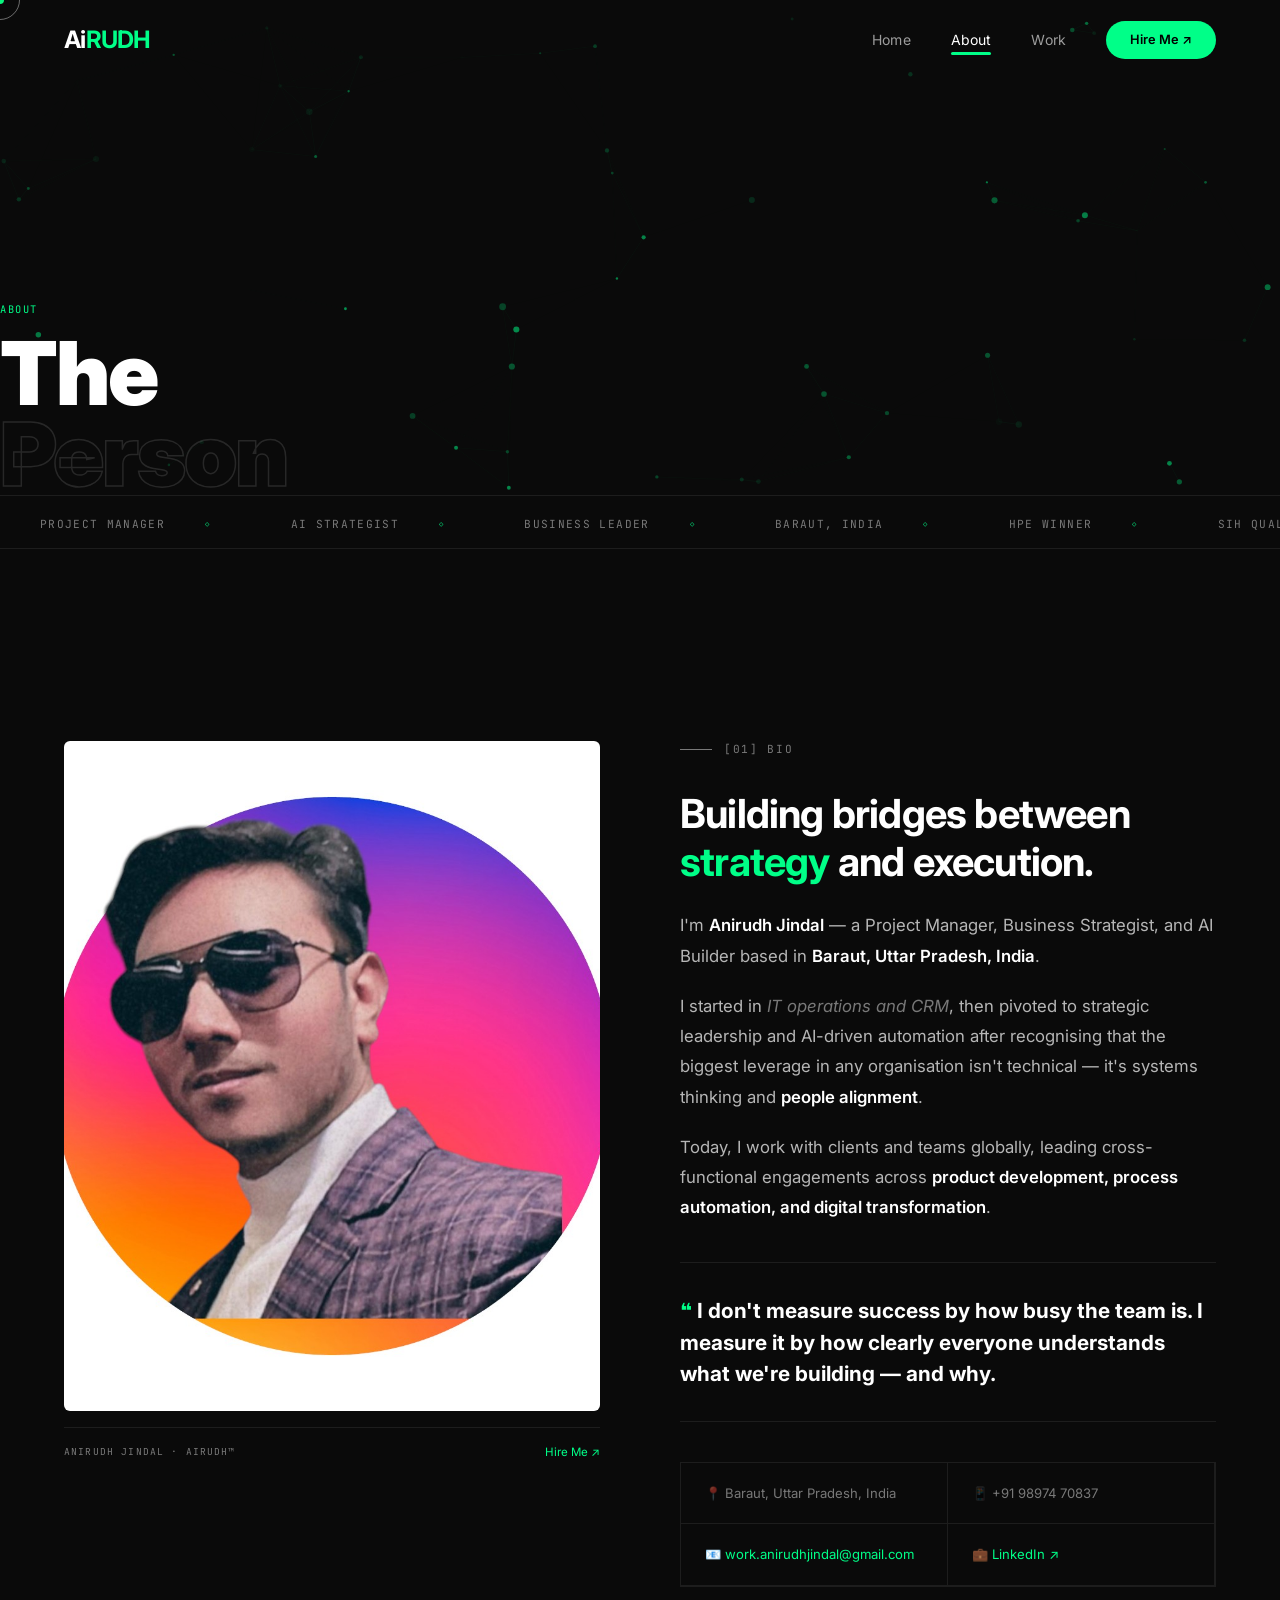
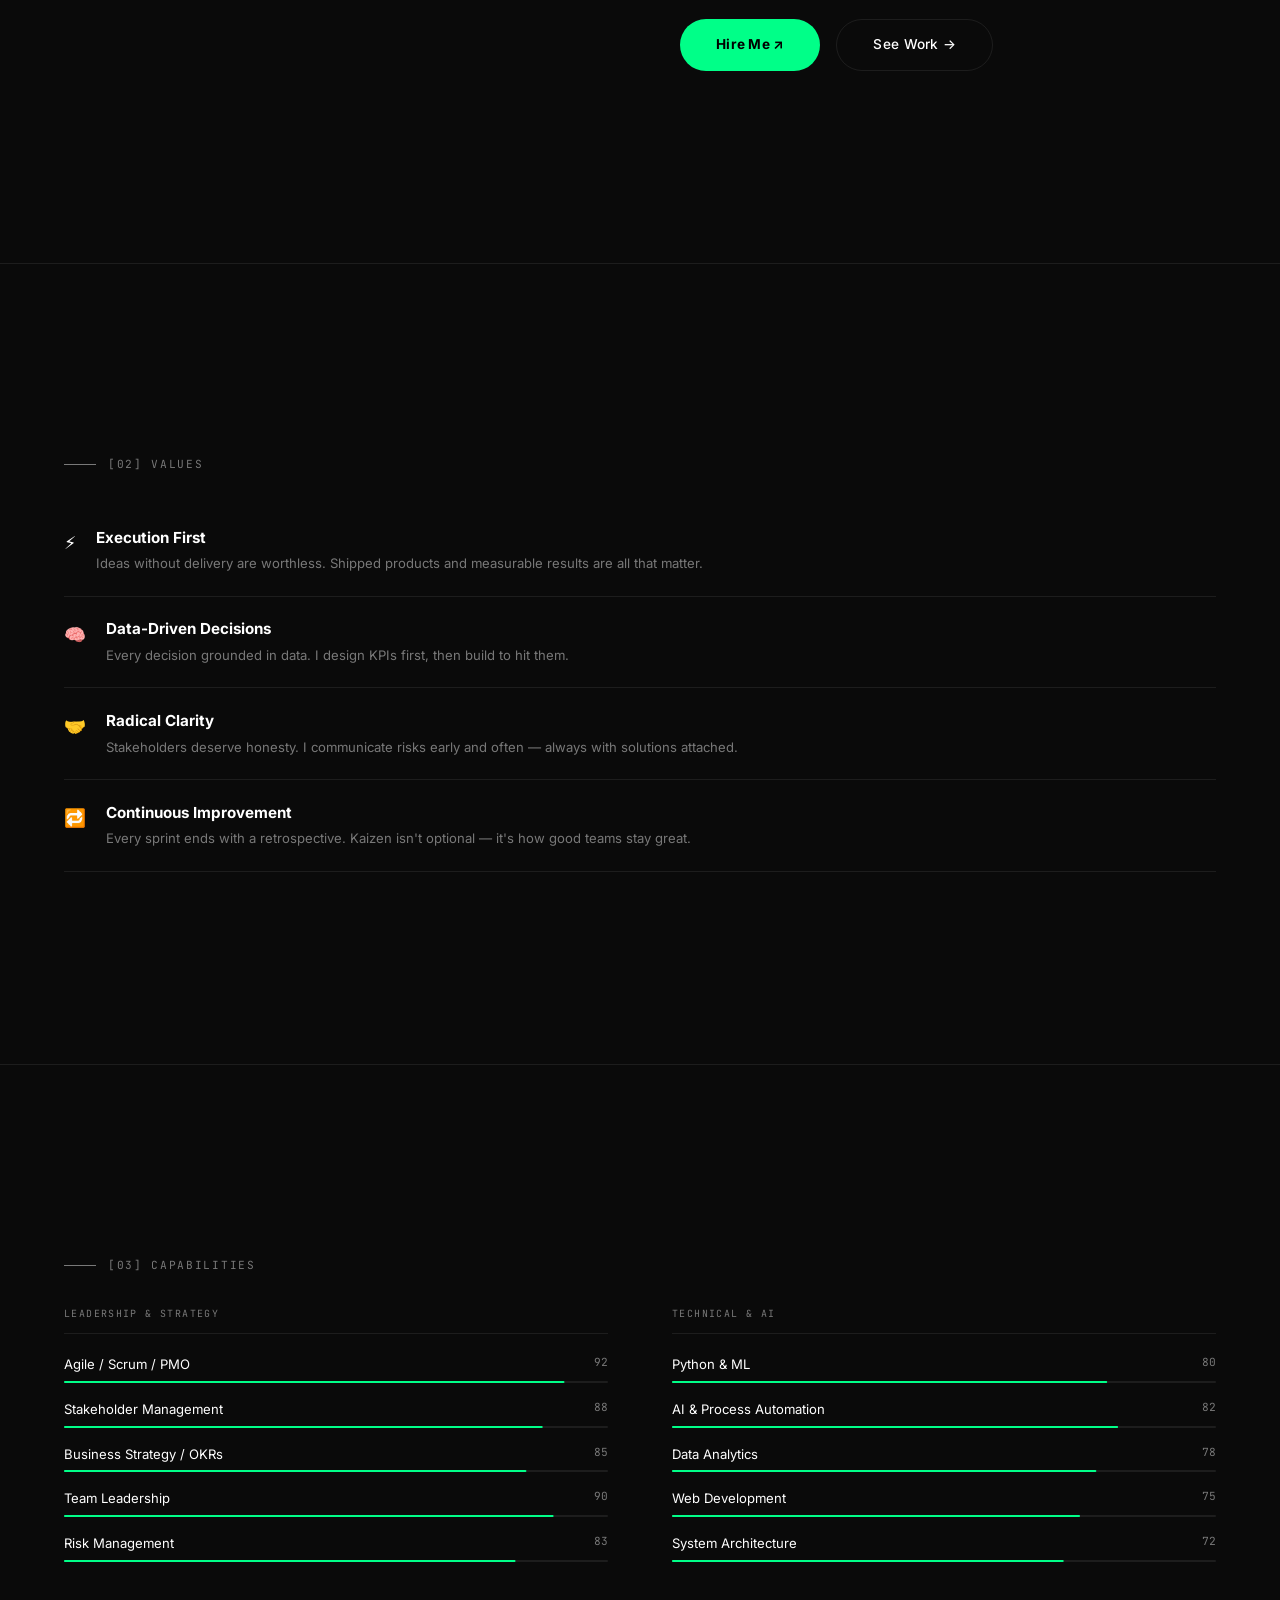
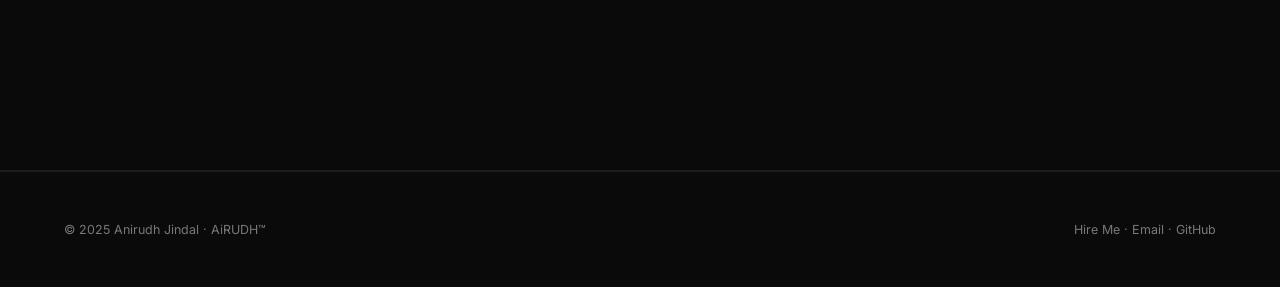
==== about.html @ 0c2f3c34 "LML new work" ====
<!DOCTYPE html>
<html lang="en">

<head>
    <meta charset="UTF-8">
    <meta name="viewport" content="width=device-width,initial-scale=1">
    <title>About — Anirudh Jindal | AiRUDH™</title>
    <meta name="description"
        content="The story, values, and skills of Anirudh Jindal — PM, AI Strategist, business leader from Baraut, India.">
    <link rel="canonical" href="https://airudh.in/about.html">
    <link rel="stylesheet" href="style.css">
    <style>
        .page-hero {
            min-height: 55svh;
            display: flex;
            flex-direction: column;
            justify-content: flex-end;
            padding: calc(var(--nav-h)+3rem) 4rem 5rem;
            position: relative;
            overflow: hidden;
        }

        @media(max-width:768px) {
            .page-hero {
                padding: calc(var(--nav-h)+2rem) 1.5rem 3rem;
            }
        }

        .page-hero canvas {
            position: absolute;
            inset: 0;
            z-index: 0;
            pointer-events: none;
        }

        .page-hero-content {
            position: relative;
            z-index: 2;
        }

        .ph-label {
            font-family: 'JetBrains Mono', monospace;
            font-size: .65rem;
            letter-spacing: .15em;
            text-transform: uppercase;
            color: var(--accent);
            margin-bottom: 1rem;
        }

        .ph-title {
            font-weight: 900;
            font-size: clamp(3rem, 9vw, 5.5rem);
            letter-spacing: -2px;
            line-height: .92;
        }

        .ph-ghost {
            -webkit-text-stroke: 1.5px rgba(255, 255, 255, .12);
            -webkit-text-fill-color: transparent;
        }

        /* BIO SPLIT */
        .bio-split {
            display: grid;
            grid-template-columns: 1fr 1fr;
            gap: 5rem;
            align-items: start;
        }

        @media(max-width:768px) {
            .bio-split {
                grid-template-columns: 1fr;
                gap: 3rem;
            }
        }

        .bio-photo {
            position: sticky;
            top: calc(var(--nav-h)+2rem);
        }

        .bio-photo-wrap {
            border-radius: 6px;
            overflow: hidden;
            aspect-ratio: 4/5;
        }

        .bio-photo-wrap img {
            width: 100%;
            height: 100%;
            object-fit: cover;
            object-position: top;
        }

        .bio-cap {
            margin-top: 1rem;
            display: flex;
            justify-content: space-between;
            align-items: center;
            padding-top: 1rem;
            border-top: 1px solid var(--border);
        }

        .bio-cap span {
            font-family: 'JetBrains Mono', monospace;
            font-size: .6rem;
            letter-spacing: .12em;
            text-transform: uppercase;
            color: var(--muted);
        }

        .bio-cap a {
            font-size: .72rem;
            color: var(--accent);
        }

        .bio-text h2 {
            font-weight: 700;
            font-size: clamp(1.75rem, 4vw, 2.5rem);
            letter-spacing: -.02em;
            margin-bottom: 1.5rem;
            line-height: 1.2;
        }

        .bio-text p {
            color: rgba(255, 255, 255, .7);
            line-height: 1.8;
            margin-bottom: 1.25rem;
            font-size: 1.05rem;
        }

        .bio-text p strong {
            color: var(--text);
            font-weight: 600;
        }

        .bio-text p em {
            font-style: italic;
            color: var(--muted);
        }

        .quote-block {
            font-weight: 700;
            font-size: clamp(1rem, 2.2vw, 1.3rem);
            line-height: 1.5;
            padding: 2rem 0;
            border-top: 1px solid var(--border);
            border-bottom: 1px solid var(--border);
            margin: 2.5rem 0;
        }

        .quote-block::before {
            content: '❝ ';
            color: var(--accent);
        }

        /* VALUES */
        .values-list {
            margin-top: 1.5rem;
        }

        .val-row {
            padding: 1.3rem 0;
            border-bottom: 1px solid var(--border);
            display: flex;
            gap: 1.25rem;
            align-items: flex-start;
            transition: padding-left .3s var(--ease);
        }

        .val-row:hover {
            padding-left: .75rem;
        }

        .val-icon {
            font-size: 1.1rem;
            flex-shrink: 0;
            margin-top: .2rem;
        }

        .val-title {
            font-weight: 700;
            font-size: .95rem;
            margin-bottom: .2rem;
            transition: color .2s;
        }

        .val-row:hover .val-title {
            color: var(--accent);
        }

        .val-desc {
            font-size: .82rem;
            color: var(--muted);
            line-height: 1.7;
        }

        /* SKILLS */
        .sk-cols {
            display: grid;
            grid-template-columns: 1fr 1fr;
            gap: 4rem;
            margin-top: 2rem;
        }

        @media(max-width:640px) {
            .sk-cols {
                grid-template-columns: 1fr;
                gap: 2.5rem;
            }
        }

        .sk-cat {
            font-family: 'JetBrains Mono', monospace;
            font-size: .62rem;
            letter-spacing: .14em;
            text-transform: uppercase;
            color: var(--muted);
            margin-bottom: 1.25rem;
            padding-bottom: .75rem;
            border-bottom: 1px solid var(--border);
        }

        .sk-row {
            margin-bottom: 1rem;
        }

        .sk-hd {
            display: flex;
            justify-content: space-between;
            margin-bottom: .4rem;
            font-size: .82rem;
        }

        .sk-pct {
            font-family: 'JetBrains Mono', monospace;
            font-size: .7rem;
            color: var(--muted);
        }

        .sk-track {
            height: 2px;
            background: var(--border);
            border-radius: 1px;
        }

        .sk-fill {
            height: 100%;
            background: var(--accent);
            border-radius: 1px;
            transform: scaleX(0);
            transform-origin: left;
            transition: transform 1.2s var(--spring);
        }

        /* FACTS */
        .facts-grid {
            display: grid;
            grid-template-columns: 1fr 1fr;
            gap: 0;
            border: 1px solid var(--border);
            margin-top: 2.5rem;
        }

        @media(max-width:440px) {
            .facts-grid {
                grid-template-columns: 1fr;
            }
        }

        .fact-cell {
            padding: 1.25rem 1.5rem;
            border-right: 1px solid var(--border);
            border-bottom: 1px solid var(--border);
            display: flex;
            align-items: center;
            gap: .75rem;
            font-size: .82rem;
            color: var(--muted);
            transition: background .2s;
        }

        .fact-cell:hover {
            background: rgba(0, 255, 136, .025);
        }

        .fact-cell a {
            color: var(--accent);
        }
    </style>
</head>

<body>
    <div id="scroll-progress"></div>
    <div id="page-overlay"></div>
    <div id="cursor"></div>
    <div id="cursor-ring"></div>

    <nav id="nav">
        <a href="index.html" class="nav-logo mag">Ai<span>RUDH</span></a>
        <div class="nav-menu">
            <a href="index.html" class="nav-link" data-page="index.html">Home</a>
            <a href="about.html" class="nav-link" data-page="about.html">About</a>
            <a href="work.html" class="nav-link" data-page="work.html">Work</a>
            <a href="contact.html" class="nav-cta mag">Hire Me ↗</a>
        </div>
        <button class="hamburger" aria-label="Menu"><span></span><span></span><span></span></button>
    </nav>

    <!-- HERO -->
    <div class="page-hero">
        <canvas id="particles-canvas"></canvas>
        <div class="page-hero-content">
            <div class="ph-label reveal">About</div>
            <h1 class="ph-title reveal rd1">The<br><span class="ph-ghost">Person</span></h1>
        </div>
    </div>

    <!-- MARQUEE -->
    <div class="marquee">
        <div class="marquee-inner">
            <span class="mq-item">Project Manager</span><span class="mq-item">AI Strategist</span>
            <span class="mq-item">Business Leader</span><span class="mq-item">Baraut, India</span>
            <span class="mq-item">HPE Winner</span><span class="mq-item">SIH Qualifier</span>
            <span class="mq-item">AlTron Architect</span><span class="mq-item">Open to Work</span>
            <span class="mq-item">Project Manager</span><span class="mq-item">AI Strategist</span>
            <span class="mq-item">Business Leader</span><span class="mq-item">Baraut, India</span>
            <span class="mq-item">HPE Winner</span><span class="mq-item">SIH Qualifier</span>
            <span class="mq-item">AlTron Architect</span><span class="mq-item">Open to Work</span>
        </div>
    </div>

    <!-- BIO -->
    <section class="section">
        <div class="container">
            <div class="bio-split">
                <div class="bio-photo reveal">
                    <div class="bio-photo-wrap">
                        <img src="Professional_PIC-Photoroom.jpg" alt="Anirudh Jindal — Project Manager">
                    </div>
                    <div class="bio-cap">
                        <span>Anirudh Jindal · AiRUDH™</span>
                        <a href="contact.html">Hire Me ↗</a>
                    </div>
                </div>
                <div class="bio-text">
                    <div class="section-label reveal">[01] Bio</div>
                    <h2 class="reveal rd1">Building bridges between <span style="color:var(--accent)">strategy</span>
                        and execution.</h2>
                    <p class="reveal rd2">
                        I'm <strong>Anirudh Jindal</strong> — a Project Manager, Business Strategist, and AI Builder
                        based in <strong>Baraut, Uttar Pradesh, India</strong>.
                    </p>
                    <p class="reveal rd3">
                        I started in <em>IT operations and CRM</em>, then pivoted to strategic leadership and AI-driven
                        automation after recognising that the biggest leverage in any organisation isn't technical —
                        it's systems thinking and <strong>people alignment</strong>.
                    </p>
                    <p class="reveal rd4">
                        Today, I work with clients and teams globally, leading cross-functional engagements across
                        <strong>product development, process automation, and digital transformation</strong>.
                    </p>
                    <div class="quote-block reveal">I don't measure success by how busy the team is. I measure it by how
                        clearly everyone understands what we're building — and why.</div>

                    <div class="facts-grid reveal">
                        <div class="fact-cell">📍 Baraut, Uttar Pradesh, India</div>
                        <div class="fact-cell">📱 +91 98974 70837</div>
                        <div class="fact-cell"><a href="mailto:work.anirudhjindal@gmail.com">📧
                                work.anirudhjindal@gmail.com</a></div>
                        <div class="fact-cell"><a href="https://linkedin.com/in/anirudh-jindal" target="_blank">💼
                                LinkedIn ↗</a></div>
                    </div>

                    <div style="display:flex;gap:1rem;flex-wrap:wrap;margin-top:2rem;" class="reveal">
                        <a href="contact.html" class="btn-accent mag">Hire Me ↗</a>
                        <a href="work.html" class="btn-outline mag">See Work →</a>
                    </div>
                </div>
            </div>
        </div>
    </section>

    <div class="divider"></div>

    <!-- VALUES -->
    <section class="section">
        <div class="container">
            <div class="section-label reveal">[02] Values</div>
            <div class="values-list">
                <div class="val-row reveal"><span class="val-icon">⚡</span>
                    <div>
                        <div class="val-title">Execution First</div>
                        <div class="val-desc">Ideas without delivery are worthless. Shipped products and measurable
                            results are all that matter.</div>
                    </div>
                </div>
                <div class="val-row reveal rd1"><span class="val-icon">🧠</span>
                    <div>
                        <div class="val-title">Data-Driven Decisions</div>
                        <div class="val-desc">Every decision grounded in data. I design KPIs first, then build to hit
                            them.</div>
                    </div>
                </div>
                <div class="val-row reveal rd2"><span class="val-icon">🤝</span>
                    <div>
                        <div class="val-title">Radical Clarity</div>
                        <div class="val-desc">Stakeholders deserve honesty. I communicate risks early and often — always
                            with solutions attached.</div>
                    </div>
                </div>
                <div class="val-row reveal rd3"><span class="val-icon">🔁</span>
                    <div>
                        <div class="val-title">Continuous Improvement</div>
                        <div class="val-desc">Every sprint ends with a retrospective. Kaizen isn't optional — it's how
                            good teams stay great.</div>
                    </div>
                </div>
            </div>
        </div>
    </section>

    <div class="divider"></div>

    <!-- SKILLS -->
    <section class="section">
        <div class="container">
            <div class="section-label reveal">[03] Capabilities</div>
            <div class="sk-cols" id="skills-grid">
                <div class="reveal rd1">
                    <div class="sk-cat">Leadership & Strategy</div>
                    <div class="sk-row">
                        <div class="sk-hd"><span>Agile / Scrum / PMO</span><span class="sk-pct">92</span></div>
                        <div class="sk-track">
                            <div class="sk-fill" data-w=".92"></div>
                        </div>
                    </div>
                    <div class="sk-row">
                        <div class="sk-hd"><span>Stakeholder Management</span><span class="sk-pct">88</span></div>
                        <div class="sk-track">
                            <div class="sk-fill" data-w=".88"></div>
                        </div>
                    </div>
                    <div class="sk-row">
                        <div class="sk-hd"><span>Business Strategy / OKRs</span><span class="sk-pct">85</span></div>
                        <div class="sk-track">
                            <div class="sk-fill" data-w=".85"></div>
                        </div>
                    </div>
                    <div class="sk-row">
                        <div class="sk-hd"><span>Team Leadership</span><span class="sk-pct">90</span></div>
                        <div class="sk-track">
                            <div class="sk-fill" data-w=".90"></div>
                        </div>
                    </div>
                    <div class="sk-row">
                        <div class="sk-hd"><span>Risk Management</span><span class="sk-pct">83</span></div>
                        <div class="sk-track">
                            <div class="sk-fill" data-w=".83"></div>
                        </div>
                    </div>
                </div>
                <div class="reveal rd2">
                    <div class="sk-cat">Technical & AI</div>
                    <div class="sk-row">
                        <div class="sk-hd"><span>Python & ML</span><span class="sk-pct">80</span></div>
                        <div class="sk-track">
                            <div class="sk-fill" data-w=".80"></div>
                        </div>
                    </div>
                    <div class="sk-row">
                        <div class="sk-hd"><span>AI & Process Automation</span><span class="sk-pct">82</span></div>
                        <div class="sk-track">
                            <div class="sk-fill" data-w=".82"></div>
                        </div>
                    </div>
                    <div class="sk-row">
                        <div class="sk-hd"><span>Data Analytics</span><span class="sk-pct">78</span></div>
                        <div class="sk-track">
                            <div class="sk-fill" data-w=".78"></div>
                        </div>
                    </div>
                    <div class="sk-row">
                        <div class="sk-hd"><span>Web Development</span><span class="sk-pct">75</span></div>
                        <div class="sk-track">
                            <div class="sk-fill" data-w=".75"></div>
                        </div>
                    </div>
                    <div class="sk-row">
                        <div class="sk-hd"><span>System Architecture</span><span class="sk-pct">72</span></div>
                        <div class="sk-track">
                            <div class="sk-fill" data-w=".72"></div>
                        </div>
                    </div>
                </div>
            </div>
        </div>
    </section>

    <div class="divider"></div>
    <footer>
        <span>© 2025 Anirudh Jindal · AiRUDH™</span>
        <span><a href="contact.html">Hire Me</a> · <a href="mailto:work.anirudhjindal@gmail.com">Email</a> · <a
                href="https://github.com/AiRUDH" target="_blank">GitHub</a></span>
    </footer>
    <button id="fab">↑</button>
    <script src="main.js"></script>
</body>

</html>
---- style.css ----
/* ─────────────────────────────────────────────
   LML.cc Clone — Design System (Pure CSS)
   PRD Tokens: #0a0a0a / #00ff88 / Inter / rem
   ───────────────────────────────────────────── */

@import url('https://fonts.googleapis.com/css2?family=Inter:ital,wght@0,400;0,700;0,900;1,400&family=JetBrains+Mono:wght@400;500&display=swap');

/* ═══ TOKENS (PRD §Chromatic Architecture) ═══ */
:root {
  --primary: #0a0a0a;
  --secondary: #1a1a1a;
  --accent: #00ff88;
  --text: #ffffff;
  --muted: rgba(255, 255, 255, .45);
  --dim: rgba(255, 255, 255, .12);
  --border: rgba(255, 255, 255, .08);
  --gradient: linear-gradient(135deg, #0a0a0a 0%, #1a1a1a 100%);
  --nav-h: 80px;
  --container: 1440px;
  --ease: cubic-bezier(.4, 0, .2, 1);
  --spring: cubic-bezier(.25, .46, .45, .94);
}

/* ═══ RESET ═══ */
*,
*::before,
*::after {
  margin: 0;
  padding: 0;
  box-sizing: border-box;
}

html {
  scroll-behavior: smooth;
  font-size: 16px;
}

body {
  font-family: 'Inter', system-ui, sans-serif;
  background: var(--primary);
  color: var(--text);
  overflow-x: hidden;
  -webkit-font-smoothing: antialiased;
  cursor: none;
  line-height: 1.55;
}

::selection {
  background: var(--accent);
  color: #000;
}

::-webkit-scrollbar {
  width: 3px;
}

::-webkit-scrollbar-track {
  background: var(--primary);
}

::-webkit-scrollbar-thumb {
  background: rgba(255, 255, 255, .15);
  border-radius: 10px;
}

a {
  color: inherit;
  text-decoration: none;
}

button {
  border: none;
  background: none;
  font-family: inherit;
  color: inherit;
  cursor: none;
}

img {
  max-width: 100%;
  display: block;
}

ul,
ol {
  list-style: none;
}

/* ═══ CUSTOM CURSOR (PRD §Kinetic UI) ═══ */
#cursor {
  position: fixed;
  width: 8px;
  height: 8px;
  background: var(--accent);
  border-radius: 50%;
  pointer-events: none;
  z-index: 10001;
  transform: translate(-50%, -50%);
  transition: width .2s var(--spring), height .2s var(--spring), background .2s;
  mix-blend-mode: difference;
}

#cursor-ring {
  position: fixed;
  width: 40px;
  height: 40px;
  border: 1.5px solid rgba(255, 255, 255, .4);
  border-radius: 50%;
  pointer-events: none;
  z-index: 10000;
  transform: translate(-50%, -50%);
  transition: width .3s var(--spring), height .3s var(--spring), border-color .2s;
}

#cursor-ring.hover {
  width: 60px;
  height: 60px;
  border-color: var(--accent);
}

#cursor-ring.click {
  width: 32px;
  height: 32px;
}

@media(pointer:coarse) {

  #cursor,
  #cursor-ring {
    display: none !important;
  }

  body {
    cursor: auto;
  }
}

/* ═══ SCROLL PROGRESS ═══ */
#scroll-progress {
  position: fixed;
  top: 0;
  left: 0;
  height: 2px;
  background: var(--accent);
  z-index: 10002;
  transition: width .05s linear;
}

/* ═══ PAGE TRANSITION OVERLAY ═══ */
#page-overlay {
  position: fixed;
  inset: 0;
  z-index: 9999;
  background: var(--accent);
  transform: scaleY(0);
  transform-origin: bottom;
}

#page-overlay.enter {
  animation: ptIn .45s var(--ease) forwards;
}

#page-overlay.leave {
  animation: ptOut .45s var(--ease) forwards;
}

@keyframes ptIn {
  0% {
    transform: scaleY(0);
    transform-origin: bottom
  }

  100% {
    transform: scaleY(1);
    transform-origin: bottom
  }
}

@keyframes ptOut {
  0% {
    transform: scaleY(1);
    transform-origin: top
  }

  100% {
    transform: scaleY(0);
    transform-origin: top
  }
}

/* ═══ NAVIGATION (PRD §2) ═══ */
#nav {
  position: fixed;
  top: 0;
  left: 0;
  right: 0;
  height: var(--nav-h);
  display: flex;
  align-items: center;
  justify-content: space-between;
  padding: 0 4rem;
  z-index: 5000;
  transition: background .3s, backdrop-filter .3s;
}

#nav.scrolled {
  background: rgba(10, 10, 10, .85);
  backdrop-filter: blur(20px);
  -webkit-backdrop-filter: blur(20px);
}

.nav-logo {
  font-weight: 700;
  font-size: 1.5rem;
  letter-spacing: -.03em;
  color: var(--text);
}

.nav-logo span {
  color: var(--accent);
}

.nav-menu {
  display: flex;
  align-items: center;
  gap: 2.5rem;
}

.nav-link {
  font-size: .875rem;
  font-weight: 400;
  color: rgba(255, 255, 255, .6);
  position: relative;
  transition: color .25s;
  letter-spacing: .01em;
}

.nav-link::after {
  content: '';
  position: absolute;
  bottom: -4px;
  left: 0;
  width: 0;
  height: 3px;
  background: var(--accent);
  border-radius: 2px;
  transition: width .25s var(--ease);
}

.nav-link:hover,
.nav-link.active {
  color: var(--text);
}

.nav-link:hover::after,
.nav-link.active::after {
  width: 100%;
}

.nav-cta {
  font-size: .8rem;
  font-weight: 600;
  padding: .55rem 1.5rem;
  border-radius: 100px;
  background: var(--accent);
  color: #000;
  transition: transform .2s var(--spring), box-shadow .25s;
}

.nav-cta:hover {
  transform: scale(1.05);
  box-shadow: 0 0 20px rgba(0, 255, 136, .4);
}

/* Mobile */
.hamburger {
  display: none;
  flex-direction: column;
  gap: 5px;
  padding: 8px;
}

.hamburger span {
  width: 22px;
  height: 2px;
  background: var(--text);
  display: block;
  transition: .3s;
}

.hamburger.active span:nth-child(1) {
  transform: rotate(45deg) translate(5px, 5px);
}

.hamburger.active span:nth-child(2) {
  opacity: 0;
}

.hamburger.active span:nth-child(3) {
  transform: rotate(-45deg) translate(5px, -5px);
}

@media(max-width:768px) {
  #nav {
    padding: 0 1.5rem;
  }

  .hamburger {
    display: flex;
  }

  .nav-menu {
    position: fixed;
    top: 0;
    right: 0;
    bottom: 0;
    width: 300px;
    flex-direction: column;
    justify-content: center;
    gap: 2rem;
    background: var(--secondary);
    z-index: 4999;
    transform: translateX(100%);
    transition: .4s var(--ease);
    padding: 2rem;
  }

  .nav-menu.open {
    transform: translateX(0);
  }

  .nav-link {
    font-size: 1.5rem;
  }

  .nav-cta {
    font-size: 1rem;
    padding: .8rem 2rem;
  }
}

/* ═══ LAYOUT ═══ */
.container {
  max-width: var(--container);
  margin: 0 auto;
  padding: 0 4rem;
}

@media(max-width:768px) {
  .container {
    padding: 0 1.5rem;
  }
}

.section {
  padding: 12rem 0;
  position: relative;
}

@media(max-width:768px) {
  .section {
    padding: 6rem 0;
  }
}

.section-label {
  font-family: 'JetBrains Mono', monospace;
  font-size: .7rem;
  letter-spacing: .15em;
  text-transform: uppercase;
  color: var(--muted);
  margin-bottom: 2rem;
  display: flex;
  align-items: center;
  gap: .75rem;
}

.section-label::before {
  content: '';
  width: 32px;
  height: 1px;
  background: var(--muted);
}

.divider {
  height: 1px;
  background: var(--border);
}

/* ═══ HERO (PRD §1 — 72px, stagger, particles) ═══ */
.hero {
  position: relative;
  min-height: 100svh;
  display: flex;
  flex-direction: column;
  justify-content: flex-end;
  padding: calc(var(--nav-h) + 4rem) 4rem 6rem;
  overflow: hidden;
}

@media(max-width:768px) {
  .hero {
    padding: calc(var(--nav-h)+2rem) 1.5rem 4rem;
  }
}

#particles-canvas {
  position: absolute;
  inset: 0;
  z-index: 0;
  pointer-events: none;
}

.hero-content {
  position: relative;
  z-index: 2;
}

.hero-headline {
  font-weight: 900;
  font-size: clamp(3rem, 9vw, 72px);
  line-height: clamp(3.2rem, 9.5vw, 80px);
  letter-spacing: -2px;
}

.hero-headline .word {
  display: inline-block;
  opacity: 0;
  transform: translateY(40px);
}

.hero-sub {
  font-size: clamp(1rem, 2.5vw, 1.5rem);
  color: var(--muted);
  margin-top: 1.5rem;
  opacity: 0;
  transform: translateY(20px);
  transition: opacity .8s var(--spring) 1.2s, transform .8s var(--spring) 1.2s;
}

.hero-sub.visible {
  opacity: 1;
  transform: none;
}

.hero-cta {
  display: inline-flex;
  align-items: center;
  gap: .75rem;
  margin-top: 2.5rem;
  padding: 1rem 2.5rem;
  border-radius: 100px;
  background: var(--accent);
  color: #000;
  font-weight: 700;
  font-size: .95rem;
  letter-spacing: .02em;
  transition: transform .2s var(--spring), box-shadow .3s;
  opacity: 0;
  transform: translateY(20px);
  transition: opacity .6s var(--spring) 1.6s, transform .6s var(--spring) 1.6s, box-shadow .3s;
}

.hero-cta.visible {
  opacity: 1;
  transform: none;
}

.hero-cta:hover {
  transform: scale(1.05) !important;
  box-shadow: 0 0 30px rgba(0, 255, 136, .4), 0 0 60px rgba(0, 255, 136, .15);
}

.scroll-indicator {
  position: absolute;
  bottom: 2.5rem;
  right: 4rem;
  display: flex;
  flex-direction: column;
  align-items: center;
  gap: .5rem;
  z-index: 2;
}

.scroll-indicator span {
  font-family: 'JetBrains Mono', monospace;
  font-size: .6rem;
  letter-spacing: .2em;
  text-transform: uppercase;
  color: var(--muted);
  writing-mode: vertical-lr;
}

.scroll-line {
  width: 1px;
  height: 60px;
  background: rgba(255, 255, 255, .15);
  position: relative;
  overflow: hidden;
}

.scroll-line::after {
  content: '';
  position: absolute;
  top: -100%;
  left: 0;
  width: 100%;
  height: 100%;
  background: var(--accent);
  animation: scrollPulse 2s ease-in-out infinite;
}

@keyframes scrollPulse {
  0% {
    top: -100%
  }

  50% {
    top: 100%
  }

  100% {
    top: -100%
  }
}

/* ═══ ABOUT (PRD §3 — 2-col, circle crop, skills tags) ═══ */
.about-grid {
  display: grid;
  grid-template-columns: 1fr 1fr;
  gap: 4rem;
  align-items: center;
}

@media(max-width:768px) {
  .about-grid {
    grid-template-columns: 1fr;
    gap: 3rem;
  }
}

.about-photo {
  width: clamp(280px, 100%, 400px);
  aspect-ratio: 1;
  border-radius: 50%;
  overflow: hidden;
  margin: 0 auto;
  transition: transform .6s var(--spring);
  border: 2px solid var(--border);
}

.about-photo:hover {
  transform: translateY(-10px);
}

.about-photo img {
  width: 100%;
  height: 100%;
  object-fit: cover;
  object-position: top;
}

.about-body h2 {
  font-weight: 700;
  font-size: clamp(2rem, 5vw, 3rem);
  letter-spacing: -1px;
  margin-bottom: 1.5rem;
}

.about-body p {
  color: rgba(255, 255, 255, .7);
  line-height: 1.8;
  margin-bottom: 1.25rem;
  font-size: 1.125rem;
}

.about-body p strong {
  color: var(--text);
  font-weight: 600;
}

.skills-tags {
  display: flex;
  flex-wrap: wrap;
  gap: .5rem;
  margin-top: 2rem;
}

.skill-tag {
  font-family: 'JetBrains Mono', monospace;
  font-size: .7rem;
  letter-spacing: .08em;
  text-transform: uppercase;
  color: var(--accent);
  padding: .4rem 1rem;
  border: 1px solid rgba(0, 255, 136, .25);
  border-radius: 100px;
  transition: background .2s, color .2s;
}

.skill-tag:hover {
  background: var(--accent);
  color: #000;
}

/* ═══ PROJECTS (PRD §4 — Masonry, filter, hover overlay) ═══ */
.filter-tabs {
  display: flex;
  gap: 1.25rem;
  margin-bottom: 3rem;
  flex-wrap: wrap;
}

.filter-tab {
  font-size: .8rem;
  font-weight: 500;
  letter-spacing: .05em;
  color: var(--muted);
  padding: .45rem 1.2rem;
  border: 1px solid var(--border);
  border-radius: 100px;
  transition: all .25s var(--ease);
}

.filter-tab:hover,
.filter-tab.active {
  color: var(--accent);
  border-color: var(--accent);
}

.projects-grid {
  display: grid;
  gap: 20px;
  grid-template-columns: repeat(3, 1fr);
}

@media(max-width:1536px) {
  .projects-grid {
    grid-template-columns: repeat(3, 1fr);
  }
}

@media(max-width:1024px) {
  .projects-grid {
    grid-template-columns: repeat(2, 1fr);
  }
}

@media(max-width:480px) {
  .projects-grid {
    grid-template-columns: 1fr;
  }
}

.project-card {
  position: relative;
  overflow: hidden;
  border-radius: 6px;
  background: var(--secondary);
  aspect-ratio: 4/3;
  transition: transform .4s var(--spring);
}

.project-card:hover {
  transform: scale(1.02);
}

.project-card img {
  width: 100%;
  height: 100%;
  object-fit: cover;
  transition: transform .5s var(--spring), filter .3s;
}

.project-card:hover img {
  transform: scale(1.05);
  filter: brightness(.6);
}

.card-overlay {
  position: absolute;
  inset: 0;
  display: flex;
  flex-direction: column;
  justify-content: flex-end;
  padding: 2rem;
  background: linear-gradient(180deg, transparent 40%, rgba(10, 10, 10, .92) 100%);
  transform: translateY(100%);
  transition: transform .35s var(--ease);
}

.project-card:hover .card-overlay {
  transform: translateY(0);
}

.card-overlay h3 {
  font-weight: 700;
  font-size: 1.25rem;
  letter-spacing: -.02em;
  margin-bottom: .35rem;
}

.card-overlay p {
  font-size: .8rem;
  color: var(--muted);
  line-height: 1.5;
}

.card-overlay .card-tags {
  display: flex;
  gap: .4rem;
  margin-top: .75rem;
}

.card-tag {
  font-family: 'JetBrains Mono', monospace;
  font-size: .55rem;
  letter-spacing: .1em;
  text-transform: uppercase;
  padding: .2rem .6rem;
  border-radius: 3px;
  background: rgba(0, 255, 136, .12);
  color: var(--accent);
}

.card-arrow {
  position: absolute;
  top: 1.5rem;
  right: 1.5rem;
  width: 36px;
  height: 36px;
  border-radius: 50%;
  background: rgba(255, 255, 255, .08);
  display: flex;
  align-items: center;
  justify-content: center;
  font-size: .9rem;
  color: var(--muted);
  opacity: 0;
  transform: translate(-8px, 8px);
  transition: opacity .3s, transform .3s var(--spring);
}

.project-card:hover .card-arrow {
  opacity: 1;
  transform: none;
}

/* ═══ STATS ROW ═══ */
.stats-bar {
  display: grid;
  grid-template-columns: repeat(4, 1fr);
  border: 1px solid var(--border);
}

@media(max-width:768px) {
  .stats-bar {
    grid-template-columns: 1fr 1fr;
  }
}

.stat-cell {
  padding: 3rem 2rem;
  border-right: 1px solid var(--border);
  transition: background .25s;
}

.stat-cell:last-child {
  border-right: none;
}

@media(max-width:768px) {
  .stat-cell:nth-child(even) {
    border-right: none;
  }
}

.stat-cell:hover {
  background: rgba(0, 255, 136, .03);
}

.stat-num {
  font-weight: 900;
  font-size: clamp(2.5rem, 5vw, 3.5rem);
  letter-spacing: -.04em;
  line-height: 1;
  margin-bottom: .4rem;
}

.stat-label {
  font-size: .78rem;
  color: var(--muted);
  letter-spacing: .03em;
}

/* ═══ CTA SECTION ═══ */
.cta-section {
  text-align: center;
  padding: 10rem 0;
}

.cta-headline {
  font-weight: 900;
  font-size: clamp(2.5rem, 8vw, 5.5rem);
  letter-spacing: -.04em;
  line-height: .95;
  margin-bottom: 2.5rem;
}

.cta-ghost {
  -webkit-text-stroke: 1.5px rgba(255, 255, 255, .15);
  -webkit-text-fill-color: transparent;
}

.cta-buttons {
  display: flex;
  gap: 1rem;
  justify-content: center;
  flex-wrap: wrap;
}

/* ═══ BUTTONS ═══ */
.btn-accent {
  display: inline-flex;
  align-items: center;
  gap: .65rem;
  padding: .9rem 2.25rem;
  border-radius: 100px;
  background: var(--accent);
  color: #000;
  font-weight: 700;
  font-size: .85rem;
  letter-spacing: .02em;
  transition: transform .2s var(--spring), box-shadow .3s;
}

.btn-accent:hover {
  transform: scale(1.05);
  box-shadow: 0 0 24px rgba(0, 255, 136, .4);
}

.btn-outline {
  display: inline-flex;
  align-items: center;
  gap: .65rem;
  padding: .9rem 2.25rem;
  border-radius: 100px;
  border: 1px solid var(--border);
  font-weight: 500;
  font-size: .85rem;
  letter-spacing: .02em;
  transition: background .2s, color .2s, border-color .2s, gap .25s;
}

.btn-outline:hover {
  background: var(--text);
  color: var(--primary);
  border-color: var(--text);
  gap: 1.1rem;
}

/* ═══ CONTACT (PRD §5) ═══ */
.contact-grid {
  display: grid;
  grid-template-columns: 1fr 1.1fr;
  gap: 5rem;
  align-items: start;
}

@media(max-width:768px) {
  .contact-grid {
    grid-template-columns: 1fr;
    gap: 3rem;
  }
}

.contact-info h2 {
  font-weight: 900;
  font-size: clamp(2rem, 5vw, 3rem);
  letter-spacing: -1px;
  margin-bottom: 1.5rem;
}

.contact-link {
  display: flex;
  align-items: center;
  justify-content: space-between;
  padding: 1.2rem 0;
  border-bottom: 1px solid var(--border);
  transition: padding-left .3s var(--ease);
}

.contact-link:hover {
  padding-left: .75rem;
}

.cl-label {
  font-family: 'JetBrains Mono', monospace;
  font-size: .6rem;
  letter-spacing: .12em;
  text-transform: uppercase;
  color: var(--muted);
}

.cl-value {
  font-size: .9rem;
  font-weight: 500;
  transition: color .2s;
}

.contact-link:hover .cl-value {
  color: var(--accent);
}

.cl-arrow {
  font-size: .85rem;
  color: var(--muted);
  transition: transform .25s, color .2s;
}

.contact-link:hover .cl-arrow {
  transform: translate(4px, -4px);
  color: var(--text);
}

.social-icons {
  display: flex;
  gap: 1rem;
  margin-top: 2.5rem;
}

.social-icon {
  width: 48px;
  height: 48px;
  border-radius: 50%;
  border: 1px solid var(--border);
  display: flex;
  align-items: center;
  justify-content: center;
  font-size: 1.1rem;
  transition: transform .3s var(--spring), border-color .2s, background .2s;
}

.social-icon:hover {
  transform: rotate(360deg);
  border-color: var(--accent);
  background: rgba(0, 255, 136, .08);
}

/* FORM */
.contact-form {
  display: flex;
  flex-direction: column;
  gap: 1.25rem;
}

.form-group {
  display: flex;
  flex-direction: column;
  gap: .35rem;
}

.form-group label {
  font-family: 'JetBrains Mono', monospace;
  font-size: .6rem;
  letter-spacing: .12em;
  text-transform: uppercase;
  color: var(--muted);
}

.form-group input,
.form-group textarea,
.form-group select {
  width: 100%;
  padding: .85rem 0;
  background: transparent;
  border: none;
  border-bottom: 1px solid var(--border);
  font-family: 'Inter', sans-serif;
  font-size: 1rem;
  color: var(--text);
  outline: none;
  resize: none;
  transition: border-color .25s;
  -webkit-appearance: none;
}

.form-group input:focus,
.form-group textarea:focus,
.form-group select:focus {
  border-color: var(--accent);
}

.form-group input::placeholder,
.form-group textarea::placeholder {
  color: rgba(255, 255, 255, .2);
}

.form-group select option {
  background: var(--primary);
  color: var(--text);
}

.form-row {
  display: grid;
  grid-template-columns: 1fr 1fr;
  gap: 1.5rem;
}

@media(max-width:480px) {
  .form-row {
    grid-template-columns: 1fr;
  }
}

.submit-btn {
  margin-top: .5rem;
  padding: 1.1rem 0;
  background: var(--accent);
  color: #000;
  font-family: 'Inter', sans-serif;
  font-weight: 700;
  font-size: 1rem;
  letter-spacing: .02em;
  border-radius: 6px;
  transition: transform .2s var(--spring), box-shadow .3s;
  display: flex;
  align-items: center;
  justify-content: center;
  gap: .5rem;
}

.submit-btn:hover {
  transform: scale(1.02);
  box-shadow: 0 0 24px rgba(0, 255, 136, .35);
}

.submit-btn.sent {
  background: #1a1a1a;
  color: var(--accent);
  pointer-events: none;
}

/* ═══ MARQUEE ═══ */
.marquee {
  overflow: hidden;
  border-top: 1px solid var(--border);
  border-bottom: 1px solid var(--border);
  padding: .85rem 0;
}

.marquee-inner {
  display: inline-flex;
  white-space: nowrap;
  animation: marqueScroll 25s linear infinite;
}

.marquee-inner:hover {
  animation-play-state: paused;
}

@keyframes marqueScroll {
  from {
    transform: translateX(0)
  }

  to {
    transform: translateX(-50%)
  }
}

.mq-item {
  font-family: 'JetBrains Mono', monospace;
  font-size: .7rem;
  letter-spacing: .12em;
  text-transform: uppercase;
  color: var(--muted);
  padding: 0 2.5rem;
  display: inline-flex;
  align-items: center;
  gap: 2.5rem;
}

.mq-item::after {
  content: '◇';
  font-size: .45rem;
  color: var(--accent);
}

/* ═══ FOOTER ═══ */
footer {
  padding: 3rem 4rem;
  border-top: 1px solid var(--border);
  display: flex;
  justify-content: space-between;
  align-items: center;
  flex-wrap: wrap;
  gap: 1rem;
  font-size: .78rem;
  color: var(--muted);
}

@media(max-width:768px) {
  footer {
    padding: 2rem 1.5rem;
  }
}

footer a {
  color: var(--muted);
  transition: color .2s;
}

footer a:hover {
  color: var(--accent);
}

/* ═══ FAB ═══ */
#fab {
  position: fixed;
  bottom: 2rem;
  right: 2rem;
  width: 44px;
  height: 44px;
  border-radius: 50%;
  border: 1px solid var(--border);
  font-size: .9rem;
  color: var(--muted);
  display: flex;
  align-items: center;
  justify-content: center;
  z-index: 800;
  opacity: 0;
  pointer-events: none;
  transform: translateY(10px);
  transition: opacity .3s, transform .3s, border-color .2s, color .2s, background .2s;
}

#fab.show {
  opacity: 1;
  pointer-events: auto;
  transform: translateY(0);
}

#fab:hover {
  border-color: var(--accent);
  color: var(--accent);
  background: rgba(0, 255, 136, .06);
}

/* ═══ SCROLL REVEAL ═══ */
.reveal {
  opacity: 0;
  transform: translateY(40px);
  transition: opacity .7s var(--spring), transform .7s var(--spring);
}

.reveal.visible {
  opacity: 1;
  transform: none;
}

.rd1 {
  transition-delay: .1s
}

.rd2 {
  transition-delay: .2s
}

.rd3 {
  transition-delay: .3s
}

.rd4 {
  transition-delay: .4s
}
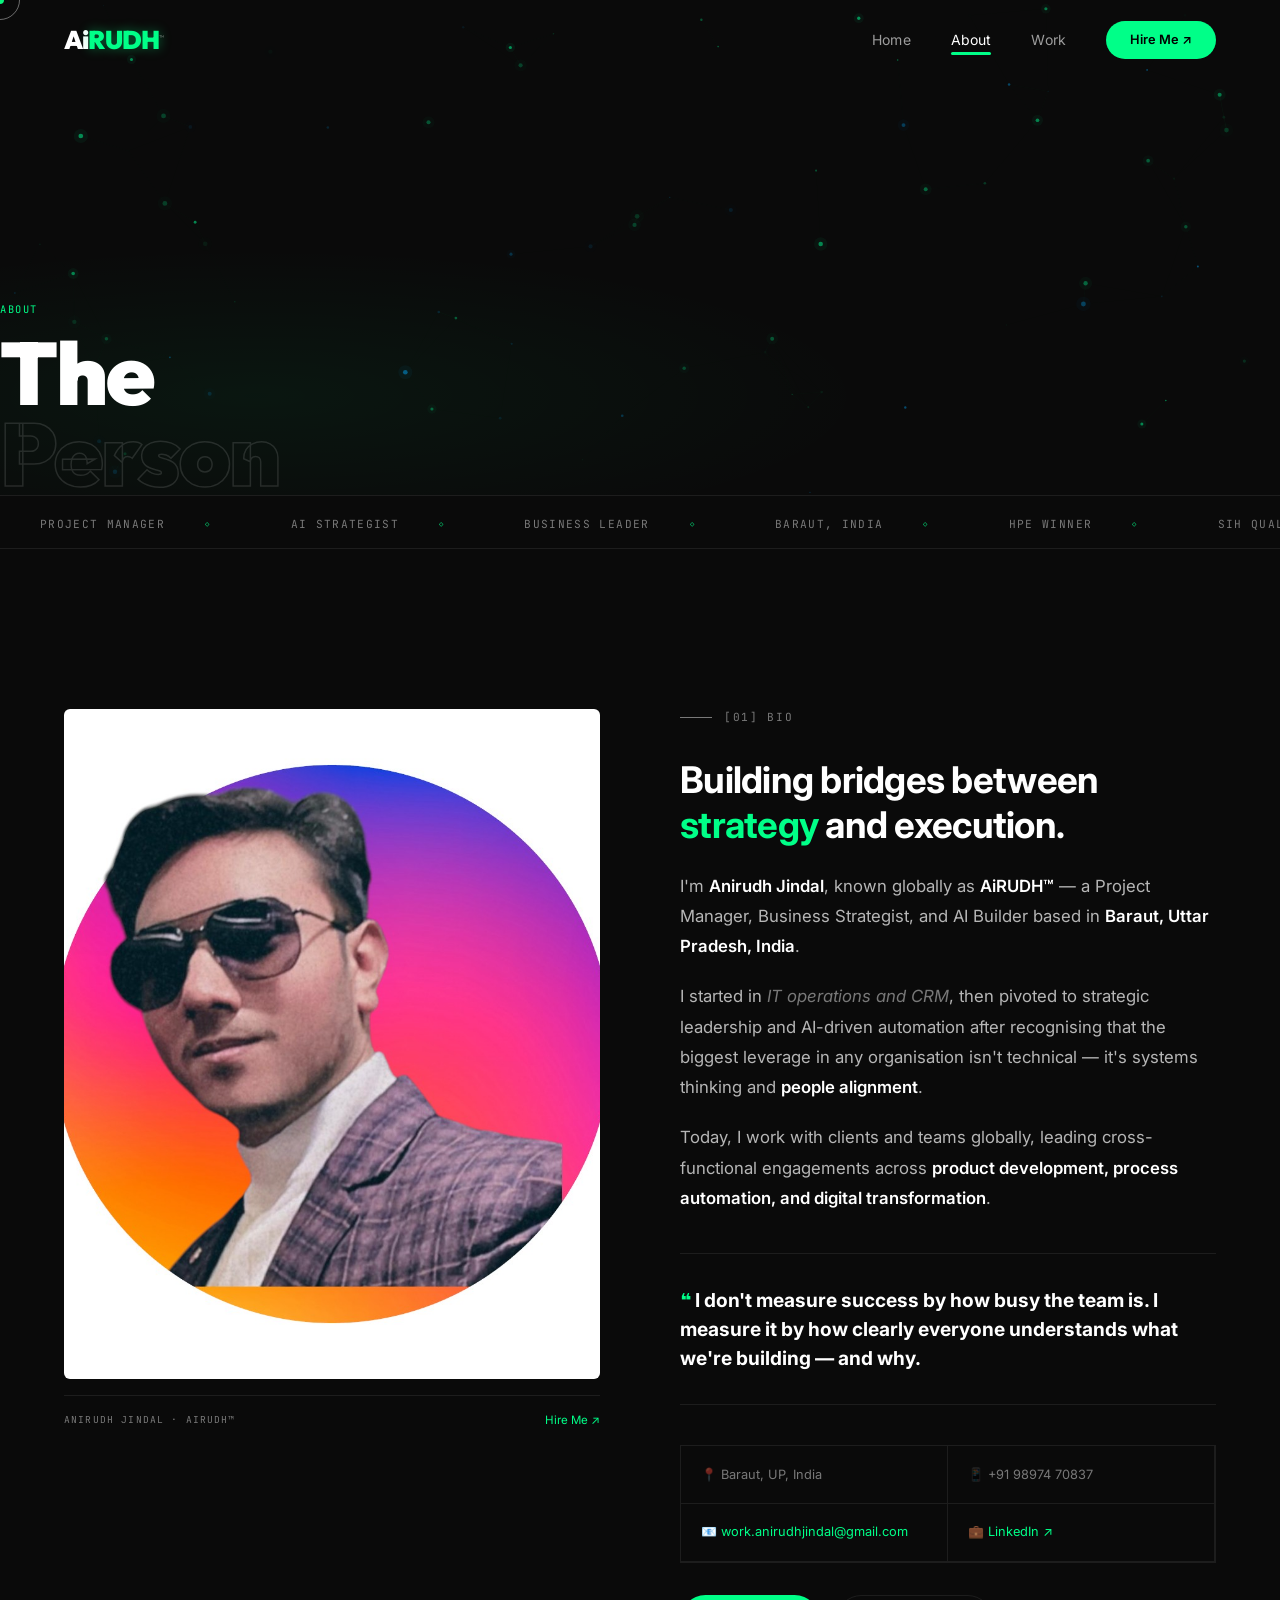
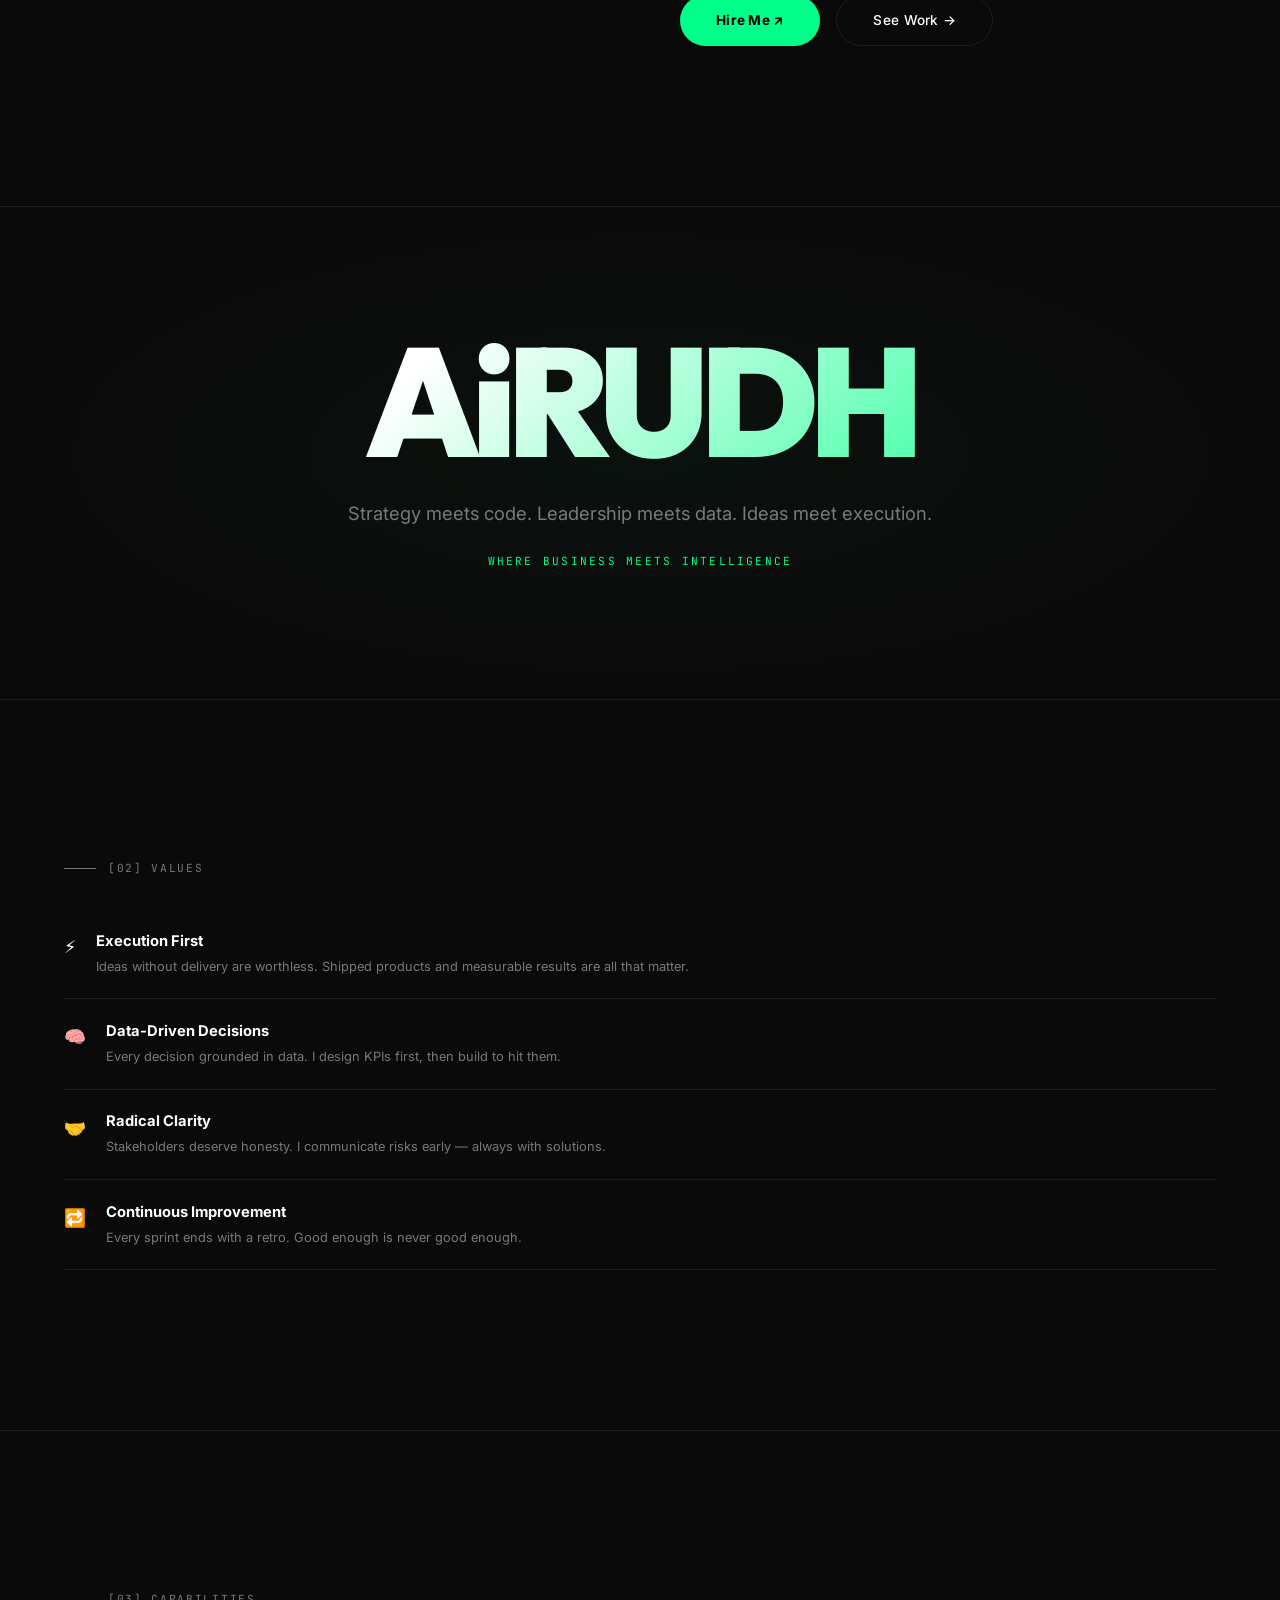
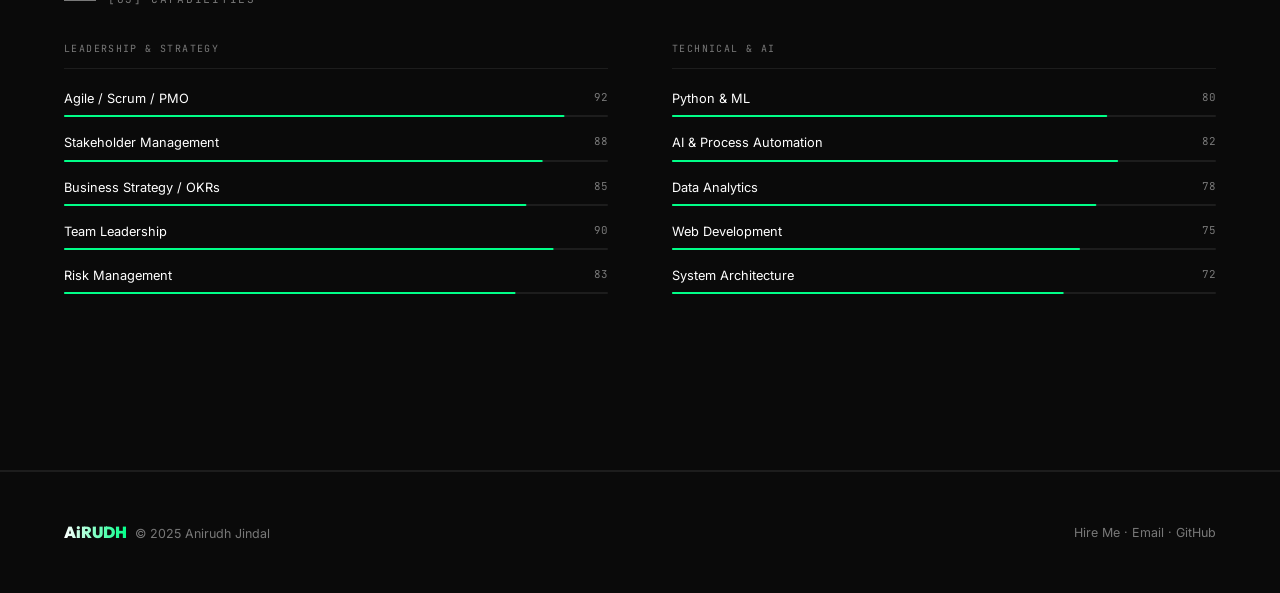
==== commit ce065eb7: "LML Updated" ====
--- a/about.html
+++ b/about.html
@@ -1,14 +1,27 @@
 <!DOCTYPE html>
-<html lang="en">
+<html lang="en" dir="ltr">
 
 <head>
     <meta charset="UTF-8">
     <meta name="viewport" content="width=device-width,initial-scale=1">
-    <title>About — Anirudh Jindal | AiRUDH™</title>
+    <title>About Anirudh Jindal — AiRUDH™ | PM, AI Strategist & Business Leader</title>
     <meta name="description"
-        content="The story, values, and skills of Anirudh Jindal — PM, AI Strategist, business leader from Baraut, India.">
+        content="The story, values, and capabilities of Anirudh Jindal (AiRUDH™). Project Manager from Baraut, India. HPE CodeWar Winner. Smart India Hackathon Qualifier. Available for worldwide consulting.">
+    <meta name="keywords"
+        content="Anirudh Jindal bio, AiRUDH about, Project Manager India, AI Strategist background, HPE CodeWar winner, Smart India Hackathon, Baraut, business leader, PM skills">
+    <meta name="author" content="Anirudh Jindal">
+    <meta name="robots" content="index, follow">
     <link rel="canonical" href="https://airudh.in/about.html">
+    <meta property="og:title" content="About Anirudh Jindal — AiRUDH™">
+    <meta property="og:description" content="PM & AI Strategist. HPE CodeWar Winner. Available worldwide.">
+    <meta property="og:type" content="profile">
+    <meta property="og:url" content="https://airudh.in/about.html">
+    <meta name="twitter:card" content="summary">
+    <meta name="twitter:title" content="About Anirudh Jindal — AiRUDH™">
+    <link rel="preconnect" href="https://fonts.gstatic.com" crossorigin>
     <link rel="stylesheet" href="style.css">
+    <link rel="icon"
+        href="data:image/svg+xml,<svg xmlns=%22http://www.w3.org/2000/svg%22 viewBox=%220 0 100 100%22><text y=%22.9em%22 font-size=%2280%22>⚡</text></svg>">
     <style>
         .page-hero {
             min-height: 55svh;
@@ -23,6 +36,7 @@
         @media(max-width:768px) {
             .page-hero {
                 padding: calc(var(--nav-h)+2rem) 1.5rem 3rem;
+                min-height: 45svh;
             }
         }
 
@@ -31,6 +45,14 @@
             inset: 0;
             z-index: 0;
             pointer-events: none;
+        }
+
+        .page-hero::before {
+            content: '';
+            position: absolute;
+            inset: 0;
+            z-index: 0;
+            background: radial-gradient(ellipse 80% 50% at 20% 80%, rgba(0, 255, 136, .05) 0%, transparent 60%);
         }
 
         .page-hero-content {
@@ -48,6 +70,7 @@
         }
 
         .ph-title {
+            font-family: 'Outfit', sans-serif;
             font-weight: 900;
             font-size: clamp(3rem, 9vw, 5.5rem);
             letter-spacing: -2px;
@@ -59,7 +82,6 @@
             -webkit-text-fill-color: transparent;
         }
 
-        /* BIO SPLIT */
         .bio-split {
             display: grid;
             grid-template-columns: 1fr 1fr;
@@ -77,6 +99,12 @@
         .bio-photo {
             position: sticky;
             top: calc(var(--nav-h)+2rem);
+        }
+
+        @media(max-width:768px) {
+            .bio-photo {
+                position: static;
+            }
         }
 
         .bio-photo-wrap {
@@ -116,7 +144,7 @@
 
         .bio-text h2 {
             font-weight: 700;
-            font-size: clamp(1.75rem, 4vw, 2.5rem);
+            font-size: clamp(1.6rem, 3.5vw, 2.3rem);
             letter-spacing: -.02em;
             margin-bottom: 1.5rem;
             line-height: 1.2;
@@ -126,7 +154,7 @@
             color: rgba(255, 255, 255, .7);
             line-height: 1.8;
             margin-bottom: 1.25rem;
-            font-size: 1.05rem;
+            font-size: clamp(.88rem, 1.6vw, 1.05rem);
         }
 
         .bio-text p strong {
@@ -141,7 +169,7 @@
 
         .quote-block {
             font-weight: 700;
-            font-size: clamp(1rem, 2.2vw, 1.3rem);
+            font-size: clamp(.95rem, 2vw, 1.2rem);
             line-height: 1.5;
             padding: 2rem 0;
             border-top: 1px solid var(--border);
@@ -152,11 +180,6 @@
         .quote-block::before {
             content: '❝ ';
             color: var(--accent);
-        }
-
-        /* VALUES */
-        .values-list {
-            margin-top: 1.5rem;
         }
 
         .val-row {
@@ -180,7 +203,7 @@
 
         .val-title {
             font-weight: 700;
-            font-size: .95rem;
+            font-size: .92rem;
             margin-bottom: .2rem;
             transition: color .2s;
         }
@@ -190,12 +213,11 @@
         }
 
         .val-desc {
-            font-size: .82rem;
+            font-size: .8rem;
             color: var(--muted);
             line-height: 1.7;
         }
 
-        /* SKILLS */
         .sk-cols {
             display: grid;
             grid-template-columns: 1fr 1fr;
@@ -229,12 +251,12 @@
             display: flex;
             justify-content: space-between;
             margin-bottom: .4rem;
-            font-size: .82rem;
+            font-size: .8rem;
         }
 
         .sk-pct {
             font-family: 'JetBrains Mono', monospace;
-            font-size: .7rem;
+            font-size: .68rem;
             color: var(--muted);
         }
 
@@ -253,7 +275,6 @@
             transition: transform 1.2s var(--spring);
         }
 
-        /* FACTS */
         .facts-grid {
             display: grid;
             grid-template-columns: 1fr 1fr;
@@ -269,13 +290,13 @@
         }
 
         .fact-cell {
-            padding: 1.25rem 1.5rem;
+            padding: 1.15rem 1.25rem;
             border-right: 1px solid var(--border);
             border-bottom: 1px solid var(--border);
             display: flex;
             align-items: center;
-            gap: .75rem;
-            font-size: .82rem;
+            gap: .65rem;
+            font-size: .8rem;
             color: var(--muted);
             transition: background .2s;
         }
@@ -291,12 +312,18 @@
 </head>
 
 <body>
+    <div id="loader">
+        <div class="loader-brand">Ai<span>RUDH</span></div>
+        <div class="loader-bar">
+            <div class="loader-fill"></div>
+        </div>
+    </div>
     <div id="scroll-progress"></div>
     <div id="page-overlay"></div>
     <div id="cursor"></div>
     <div id="cursor-ring"></div>
 
-    <nav id="nav">
+    <nav id="nav" role="navigation">
         <a href="index.html" class="nav-logo mag">Ai<span>RUDH</span></a>
         <div class="nav-menu">
             <a href="index.html" class="nav-link" data-page="index.html">Home</a>
@@ -304,74 +331,64 @@
             <a href="work.html" class="nav-link" data-page="work.html">Work</a>
             <a href="contact.html" class="nav-cta mag">Hire Me ↗</a>
         </div>
-        <button class="hamburger" aria-label="Menu"><span></span><span></span><span></span></button>
+        <button class="hamburger" aria-label="Open menu"><span></span><span></span><span></span></button>
     </nav>
 
-    <!-- HERO -->
     <div class="page-hero">
-        <canvas id="particles-canvas"></canvas>
+        <canvas id="particles-canvas" aria-hidden="true"></canvas>
         <div class="page-hero-content">
             <div class="ph-label reveal">About</div>
             <h1 class="ph-title reveal rd1">The<br><span class="ph-ghost">Person</span></h1>
         </div>
     </div>
 
-    <!-- MARQUEE -->
-    <div class="marquee">
+    <div class="marquee" aria-hidden="true">
         <div class="marquee-inner">
             <span class="mq-item">Project Manager</span><span class="mq-item">AI Strategist</span>
             <span class="mq-item">Business Leader</span><span class="mq-item">Baraut, India</span>
             <span class="mq-item">HPE Winner</span><span class="mq-item">SIH Qualifier</span>
-            <span class="mq-item">AlTron Architect</span><span class="mq-item">Open to Work</span>
+            <span class="mq-item">AlTron Architect</span><span class="mq-item">AiRUDH™</span>
             <span class="mq-item">Project Manager</span><span class="mq-item">AI Strategist</span>
             <span class="mq-item">Business Leader</span><span class="mq-item">Baraut, India</span>
             <span class="mq-item">HPE Winner</span><span class="mq-item">SIH Qualifier</span>
-            <span class="mq-item">AlTron Architect</span><span class="mq-item">Open to Work</span>
+            <span class="mq-item">AlTron Architect</span><span class="mq-item">AiRUDH™</span>
         </div>
     </div>
 
-    <!-- BIO -->
     <section class="section">
         <div class="container">
             <div class="bio-split">
                 <div class="bio-photo reveal">
                     <div class="bio-photo-wrap">
-                        <img src="Professional_PIC-Photoroom.jpg" alt="Anirudh Jindal — Project Manager">
-                    </div>
-                    <div class="bio-cap">
-                        <span>Anirudh Jindal · AiRUDH™</span>
-                        <a href="contact.html">Hire Me ↗</a>
-                    </div>
+                        <img src="Professional_PIC-Photoroom.jpg"
+                            alt="Anirudh Jindal — Project Manager & AI Strategist from Baraut, India" width="400"
+                            height="500" loading="lazy">
+                    </div>
+                    <div class="bio-cap"><span>Anirudh Jindal · AiRUDH™</span><a href="contact.html">Hire Me ↗</a></div>
                 </div>
                 <div class="bio-text">
                     <div class="section-label reveal">[01] Bio</div>
                     <h2 class="reveal rd1">Building bridges between <span style="color:var(--accent)">strategy</span>
                         and execution.</h2>
-                    <p class="reveal rd2">
-                        I'm <strong>Anirudh Jindal</strong> — a Project Manager, Business Strategist, and AI Builder
-                        based in <strong>Baraut, Uttar Pradesh, India</strong>.
-                    </p>
-                    <p class="reveal rd3">
-                        I started in <em>IT operations and CRM</em>, then pivoted to strategic leadership and AI-driven
-                        automation after recognising that the biggest leverage in any organisation isn't technical —
-                        it's systems thinking and <strong>people alignment</strong>.
-                    </p>
-                    <p class="reveal rd4">
-                        Today, I work with clients and teams globally, leading cross-functional engagements across
-                        <strong>product development, process automation, and digital transformation</strong>.
-                    </p>
+                    <p class="reveal rd2">I'm <strong>Anirudh Jindal</strong>, known globally as
+                        <strong>AiRUDH™</strong> — a Project Manager, Business Strategist, and AI Builder based in
+                        <strong>Baraut, Uttar Pradesh, India</strong>.</p>
+                    <p class="reveal rd3">I started in <em>IT operations and CRM</em>, then pivoted to strategic
+                        leadership and AI-driven automation after recognising that the biggest leverage in any
+                        organisation isn't technical — it's systems thinking and <strong>people alignment</strong>.</p>
+                    <p class="reveal rd4">Today, I work with clients and teams globally, leading cross-functional
+                        engagements across <strong>product development, process automation, and digital
+                            transformation</strong>.</p>
                     <div class="quote-block reveal">I don't measure success by how busy the team is. I measure it by how
                         clearly everyone understands what we're building — and why.</div>
-
                     <div class="facts-grid reveal">
-                        <div class="fact-cell">📍 Baraut, Uttar Pradesh, India</div>
+                        <div class="fact-cell">📍 Baraut, UP, India</div>
                         <div class="fact-cell">📱 +91 98974 70837</div>
                         <div class="fact-cell"><a href="mailto:work.anirudhjindal@gmail.com">📧
                                 work.anirudhjindal@gmail.com</a></div>
-                        <div class="fact-cell"><a href="https://linkedin.com/in/anirudh-jindal" target="_blank">💼
-                                LinkedIn ↗</a></div>
-                    </div>
-
+                        <div class="fact-cell"><a href="https://linkedin.com/in/anirudh-jindal" target="_blank"
+                                rel="noopener">💼 LinkedIn ↗</a></div>
+                    </div>
                     <div style="display:flex;gap:1rem;flex-wrap:wrap;margin-top:2rem;" class="reveal">
                         <a href="contact.html" class="btn-accent mag">Hire Me ↗</a>
                         <a href="work.html" class="btn-outline mag">See Work →</a>
@@ -383,11 +400,21 @@
 
     <div class="divider"></div>
 
-    <!-- VALUES -->
+    <!-- BRAND -->
+    <section class="manifesto">
+        <div class="container">
+            <div class="manifesto-brand reveal">AiRUDH</div>
+            <p class="manifesto-sub reveal rd1">Strategy meets code. Leadership meets data. Ideas meet execution.</p>
+            <div class="manifesto-tagline reveal rd2">Where Business Meets Intelligence</div>
+        </div>
+    </section>
+
+    <div class="divider"></div>
+
     <section class="section">
         <div class="container">
             <div class="section-label reveal">[02] Values</div>
-            <div class="values-list">
+            <div>
                 <div class="val-row reveal"><span class="val-icon">⚡</span>
                     <div>
                         <div class="val-title">Execution First</div>
@@ -405,15 +432,14 @@
                 <div class="val-row reveal rd2"><span class="val-icon">🤝</span>
                     <div>
                         <div class="val-title">Radical Clarity</div>
-                        <div class="val-desc">Stakeholders deserve honesty. I communicate risks early and often — always
-                            with solutions attached.</div>
+                        <div class="val-desc">Stakeholders deserve honesty. I communicate risks early — always with
+                            solutions.</div>
                     </div>
                 </div>
                 <div class="val-row reveal rd3"><span class="val-icon">🔁</span>
                     <div>
                         <div class="val-title">Continuous Improvement</div>
-                        <div class="val-desc">Every sprint ends with a retrospective. Kaizen isn't optional — it's how
-                            good teams stay great.</div>
+                        <div class="val-desc">Every sprint ends with a retro. Good enough is never good enough.</div>
                     </div>
                 </div>
             </div>
@@ -422,7 +448,6 @@
 
     <div class="divider"></div>
 
-    <!-- SKILLS -->
     <section class="section">
         <div class="container">
             <div class="section-label reveal">[03] Capabilities</div>
@@ -499,11 +524,14 @@
 
     <div class="divider"></div>
     <footer>
-        <span>© 2025 Anirudh Jindal · AiRUDH™</span>
+        <div><span class="footer-brand">AiRUDH</span><span style="margin-left:.5rem;">© 2025 Anirudh Jindal</span></div>
         <span><a href="contact.html">Hire Me</a> · <a href="mailto:work.anirudhjindal@gmail.com">Email</a> · <a
-                href="https://github.com/AiRUDH" target="_blank">GitHub</a></span>
+                href="https://github.com/AiRUDH" target="_blank" rel="noopener">GitHub</a></span>
     </footer>
-    <button id="fab">↑</button>
+    <button id="fab" aria-label="Back to top">↑</button>
+
+    <script
+        type="application/ld+json">{"@context":"https://schema.org","@type":"ProfilePage","name":"About Anirudh Jindal","url":"https://airudh.in/about.html","mainEntity":{"@type":"Person","name":"Anirudh Jindal","alternateName":"AiRUDH","jobTitle":"Project Manager & AI Strategist","email":"work.anirudhjindal@gmail.com","telephone":"+91-98974-70837","address":{"@type":"PostalAddress","addressLocality":"Baraut","addressRegion":"Uttar Pradesh","addressCountry":"IN"},"knowsAbout":["Project Management","AI","Machine Learning","Business Strategy","Agile","Scrum"],"award":["HPE CodeWar 2024 Winner","Smart India Hackathon 2024 Qualifier"]}}</script>
     <script src="main.js"></script>
 </body>
 
--- a/style.css
+++ b/style.css
@@ -1,24 +1,28 @@
 /* ─────────────────────────────────────────────
-   LML.cc Clone — Design System (Pure CSS)
-   PRD Tokens: #0a0a0a / #00ff88 / Inter / rem
+   LML.cc Clone — Enhanced Design System v2
+   Richer backgrounds, haptics, AiRUDH brand,
+   better responsiveness, micro-animations
    ───────────────────────────────────────────── */
 
-@import url('https://fonts.googleapis.com/css2?family=Inter:ital,wght@0,400;0,700;0,900;1,400&family=JetBrains+Mono:wght@400;500&display=swap');
-
-/* ═══ TOKENS (PRD §Chromatic Architecture) ═══ */
+@import url('https://fonts.googleapis.com/css2?family=Inter:ital,wght@0,400;0,500;0,700;0,900;1,400&family=JetBrains+Mono:wght@400;500&family=Outfit:wght@300;400;700;900&display=swap');
+
+/* ═══ TOKENS ═══ */
 :root {
   --primary: #0a0a0a;
   --secondary: #1a1a1a;
   --accent: #00ff88;
+  --accent-dim: rgba(0, 255, 136, .15);
   --text: #ffffff;
   --muted: rgba(255, 255, 255, .45);
   --dim: rgba(255, 255, 255, .12);
   --border: rgba(255, 255, 255, .08);
   --gradient: linear-gradient(135deg, #0a0a0a 0%, #1a1a1a 100%);
+  --glow: 0 0 30px rgba(0, 255, 136, .25), 0 0 60px rgba(0, 255, 136, .08);
   --nav-h: 80px;
   --container: 1440px;
   --ease: cubic-bezier(.4, 0, .2, 1);
   --spring: cubic-bezier(.25, .46, .45, .94);
+  --bounce: cubic-bezier(.68, -.55, .27, 1.55);
 }
 
 /* ═══ RESET ═══ */
@@ -33,6 +37,7 @@
 html {
   scroll-behavior: smooth;
   font-size: 16px;
+  scroll-padding-top: var(--nav-h);
 }
 
 body {
@@ -86,7 +91,7 @@
   list-style: none;
 }
 
-/* ═══ CUSTOM CURSOR (PRD §Kinetic UI) ═══ */
+/* ═══ CUSTOM CURSOR ═══ */
 #cursor {
   position: fixed;
   width: 8px;
@@ -141,12 +146,13 @@
   top: 0;
   left: 0;
   height: 2px;
-  background: var(--accent);
+  background: linear-gradient(90deg, var(--accent), #00ccff, var(--accent));
   z-index: 10002;
   transition: width .05s linear;
-}
-
-/* ═══ PAGE TRANSITION OVERLAY ═══ */
+  box-shadow: 0 0 8px rgba(0, 255, 136, .5);
+}
+
+/* ═══ PAGE TRANSITION ═══ */
 #page-overlay {
   position: fixed;
   inset: 0;
@@ -188,7 +194,56 @@
   }
 }
 
-/* ═══ NAVIGATION (PRD §2) ═══ */
+/* ═══ LOADER ═══ */
+#loader {
+  position: fixed;
+  inset: 0;
+  z-index: 20000;
+  background: var(--primary);
+  display: flex;
+  align-items: center;
+  justify-content: center;
+  flex-direction: column;
+  gap: 1.25rem;
+  transition: opacity .6s var(--ease);
+}
+
+#loader.done {
+  opacity: 0;
+  pointer-events: none;
+}
+
+.loader-brand {
+  font-family: 'Outfit', sans-serif;
+  font-weight: 900;
+  font-size: clamp(2.5rem, 7vw, 4.5rem);
+  letter-spacing: -.04em;
+  color: var(--text);
+  position: relative;
+}
+
+.loader-brand span {
+  color: var(--accent);
+  text-shadow: 0 0 30px rgba(0, 255, 136, .6);
+}
+
+.loader-bar {
+  width: 180px;
+  height: 2px;
+  background: var(--border);
+  border-radius: 1px;
+  overflow: hidden;
+}
+
+.loader-fill {
+  height: 100%;
+  width: 0;
+  background: var(--accent);
+  border-radius: 1px;
+  transition: width .8s var(--ease);
+}
+
+/* ═══ NAVIGATION ═══ */
 #nav {
   position: fixed;
   top: 0;
@@ -200,24 +255,42 @@
   justify-content: space-between;
   padding: 0 4rem;
   z-index: 5000;
-  transition: background .3s, backdrop-filter .3s;
+  transition: background .3s, backdrop-filter .3s, box-shadow .3s;
 }
 
 #nav.scrolled {
-  background: rgba(10, 10, 10, .85);
-  backdrop-filter: blur(20px);
-  -webkit-backdrop-filter: blur(20px);
+  background: rgba(10, 10, 10, .88);
+  backdrop-filter: blur(24px);
+  -webkit-backdrop-filter: blur(24px);
+  box-shadow: 0 1px 0 var(--border);
 }
 
 .nav-logo {
-  font-weight: 700;
-  font-size: 1.5rem;
+  font-family: 'Outfit', sans-serif;
+  font-weight: 900;
+  font-size: 1.6rem;
   letter-spacing: -.03em;
   color: var(--text);
+  position: relative;
 }
 
 .nav-logo span {
   color: var(--accent);
+  text-shadow: 0 0 12px rgba(0, 255, 136, .4);
+  transition: text-shadow .3s;
+}
+
+.nav-logo:hover span {
+  text-shadow: 0 0 25px rgba(0, 255, 136, .8), 0 0 50px rgba(0, 255, 136, .3);
+}
+
+.nav-logo::after {
+  content: '™';
+  font-size: .45rem;
+  vertical-align: super;
+  color: var(--muted);
+  font-weight: 400;
+  letter-spacing: 0;
 }
 
 .nav-menu {
@@ -265,19 +338,36 @@
   background: var(--accent);
   color: #000;
   transition: transform .2s var(--spring), box-shadow .25s;
+  position: relative;
+  overflow: hidden;
+}
+
+.nav-cta::before {
+  content: '';
+  position: absolute;
+  inset: 0;
+  background: linear-gradient(90deg, transparent, rgba(255, 255, 255, .2), transparent);
+  transform: translateX(-100%);
+  transition: none;
 }
 
 .nav-cta:hover {
   transform: scale(1.05);
-  box-shadow: 0 0 20px rgba(0, 255, 136, .4);
-}
-
-/* Mobile */
+  box-shadow: var(--glow);
+}
+
+.nav-cta:hover::before {
+  transform: translateX(100%);
+  transition: transform .5s;
+}
+
+/* Mobile Nav */
 .hamburger {
   display: none;
   flex-direction: column;
   gap: 5px;
   padding: 8px;
+  z-index: 5001;
 }
 
 .hamburger span {
@@ -314,11 +404,12 @@
     top: 0;
     right: 0;
     bottom: 0;
-    width: 300px;
+    width: min(300px, 80vw);
     flex-direction: column;
     justify-content: center;
     gap: 2rem;
-    background: var(--secondary);
+    background: rgba(10, 10, 10, .96);
+    backdrop-filter: blur(30px);
     z-index: 4999;
     transform: translateX(100%);
     transition: .4s var(--ease);
@@ -352,14 +443,32 @@
   }
 }
 
+@media(max-width:480px) {
+  .container {
+    padding: 0 1rem;
+  }
+}
+
 .section {
-  padding: 12rem 0;
-  position: relative;
+  padding: 10rem 0;
+  position: relative;
+}
+
+@media(max-width:1024px) {
+  .section {
+    padding: 7rem 0;
+  }
 }
 
 @media(max-width:768px) {
   .section {
-    padding: 6rem 0;
+    padding: 5rem 0;
+  }
+}
+
+@media(max-width:480px) {
+  .section {
+    padding: 3.5rem 0;
   }
 }
 
@@ -387,7 +496,7 @@
   background: var(--border);
 }
 
-/* ═══ HERO (PRD §1 — 72px, stagger, particles) ═══ */
+/* ═══ HERO ═══ */
 .hero {
   position: relative;
   min-height: 100svh;
@@ -404,23 +513,146 @@
   }
 }
 
+@media(max-width:480px) {
+  .hero {
+    padding: calc(var(--nav-h)+1.5rem) 1rem 3rem;
+  }
+}
+
+/* Mesh gradient background */
+.hero::before {
+  content: '';
+  position: absolute;
+  inset: 0;
+  z-index: 0;
+  background:
+    radial-gradient(ellipse 80% 50% at 20% 80%, rgba(0, 255, 136, .06) 0%, transparent 60%),
+    radial-gradient(ellipse 60% 40% at 80% 20%, rgba(0, 120, 255, .04) 0%, transparent 60%),
+    radial-gradient(ellipse 50% 60% at 50% 50%, rgba(100, 0, 255, .03) 0%, transparent 60%);
+  animation: meshShift 12s ease-in-out infinite alternate;
+}
+
+@keyframes meshShift {
+  0% {
+    filter: hue-rotate(0deg) blur(0);
+  }
+
+  100% {
+    filter: hue-rotate(15deg) blur(0);
+  }
+}
+
 #particles-canvas {
   position: absolute;
   inset: 0;
+  z-index: 1;
+  pointer-events: none;
+}
+
+/* Geometric grid overlay */
+.hero::after {
+  content: '';
+  position: absolute;
+  inset: 0;
   z-index: 0;
+  background-image:
+    linear-gradient(rgba(255, 255, 255, .015) 1px, transparent 1px),
+    linear-gradient(90deg, rgba(255, 255, 255, .015) 1px, transparent 1px);
+  background-size: 60px 60px;
+  animation: gridDrift 20s linear infinite;
+}
+
+@keyframes gridDrift {
+  0% {
+    background-position: 0 0
+  }
+
+  100% {
+    background-position: 60px 60px
+  }
+}
+
+.hero-content {
+  position: relative;
+  z-index: 2;
+}
+
+/* Floating geometric shapes */
+.hero-shapes {
+  position: absolute;
+  inset: 0;
+  z-index: 1;
   pointer-events: none;
-}
-
-.hero-content {
-  position: relative;
-  z-index: 2;
+  overflow: hidden;
+}
+
+.h-shape {
+  position: absolute;
+  border: 1px solid rgba(0, 255, 136, .08);
+  animation: floatShape 8s ease-in-out infinite;
+}
+
+.h-shape:nth-child(1) {
+  width: 200px;
+  height: 200px;
+  border-radius: 50%;
+  top: 15%;
+  right: 10%;
+  animation-delay: 0s;
+}
+
+.h-shape:nth-child(2) {
+  width: 100px;
+  height: 100px;
+  top: 60%;
+  right: 25%;
+  transform: rotate(45deg);
+  animation-delay: -3s;
+}
+
+.h-shape:nth-child(3) {
+  width: 150px;
+  height: 150px;
+  border-radius: 50%;
+  top: 30%;
+  right: 35%;
+  animation-delay: -5s;
+  border-color: rgba(0, 120, 255, .06);
+}
+
+.h-shape:nth-child(4) {
+  width: 60px;
+  height: 60px;
+  bottom: 25%;
+  left: 15%;
+  transform: rotate(30deg);
+  animation-delay: -2s;
+}
+
+@keyframes floatShape {
+
+  0%,
+  100% {
+    transform: translateY(0) rotate(0deg)
+  }
+
+  50% {
+    transform: translateY(-20px) rotate(8deg)
+  }
 }
 
 .hero-headline {
+  font-family: 'Outfit', 'Inter', sans-serif;
   font-weight: 900;
-  font-size: clamp(3rem, 9vw, 72px);
-  line-height: clamp(3.2rem, 9.5vw, 80px);
+  font-size: clamp(2.8rem, 9vw, 72px);
+  line-height: clamp(3rem, 9.5vw, 80px);
   letter-spacing: -2px;
+}
+
+@media(max-width:480px) {
+  .hero-headline {
+    letter-spacing: -1px;
+  }
 }
 
 .hero-headline .word {
@@ -430,24 +662,99 @@
 }
 
 .hero-sub {
-  font-size: clamp(1rem, 2.5vw, 1.5rem);
+  font-size: clamp(.95rem, 2.2vw, 1.35rem);
   color: var(--muted);
   margin-top: 1.5rem;
+  max-width: 600px;
+}
+
+.hero-sub .typewriter {
+  border-right: 2px solid var(--accent);
+  padding-right: 3px;
+  animation: blinkCaret .8s step-end infinite;
+}
+
+@keyframes blinkCaret {
+
+  0%,
+  100% {
+    border-color: var(--accent)
+  }
+
+  50% {
+    border-color: transparent
+  }
+}
+
+/* Floating achievement badges */
+.hero-badges {
+  display: flex;
+  gap: .75rem;
+  flex-wrap: wrap;
+  margin-top: 2rem;
+}
+
+.h-badge {
+  display: inline-flex;
+  align-items: center;
+  gap: .4rem;
+  padding: .35rem .9rem;
+  border-radius: 100px;
+  background: rgba(255, 255, 255, .04);
+  border: 1px solid var(--border);
+  font-family: 'JetBrains Mono', monospace;
+  font-size: .6rem;
+  letter-spacing: .08em;
+  text-transform: uppercase;
+  color: var(--muted);
   opacity: 0;
-  transform: translateY(20px);
-  transition: opacity .8s var(--spring) 1.2s, transform .8s var(--spring) 1.2s;
-}
-
-.hero-sub.visible {
-  opacity: 1;
-  transform: none;
+  transform: translateY(15px);
+  animation: badgeIn .5s var(--spring) forwards;
+}
+
+.h-badge:nth-child(1) {
+  animation-delay: 1.8s;
+}
+
+.h-badge:nth-child(2) {
+  animation-delay: 2s;
+}
+
+.h-badge:nth-child(3) {
+  animation-delay: 2.2s;
+}
+
+.h-badge:nth-child(4) {
+  animation-delay: 2.4s;
+}
+
+.h-badge .b-dot {
+  width: 5px;
+  height: 5px;
+  border-radius: 50%;
+  background: var(--accent);
+  box-shadow: 0 0 6px var(--accent);
+}
+
+@keyframes badgeIn {
+  to {
+    opacity: 1;
+    transform: none
+  }
+}
+
+.hero-cta-row {
+  display: flex;
+  gap: 1rem;
+  align-items: center;
+  margin-top: 2.5rem;
+  flex-wrap: wrap;
 }
 
 .hero-cta {
   display: inline-flex;
   align-items: center;
   gap: .75rem;
-  margin-top: 2.5rem;
   padding: 1rem 2.5rem;
   border-radius: 100px;
   background: var(--accent);
@@ -456,19 +763,44 @@
   font-size: .95rem;
   letter-spacing: .02em;
   transition: transform .2s var(--spring), box-shadow .3s;
-  opacity: 0;
-  transform: translateY(20px);
-  transition: opacity .6s var(--spring) 1.6s, transform .6s var(--spring) 1.6s, box-shadow .3s;
-}
-
-.hero-cta.visible {
-  opacity: 1;
-  transform: none;
+  position: relative;
+  overflow: hidden;
+}
+
+.hero-cta::before {
+  content: '';
+  position: absolute;
+  inset: 0;
+  background: linear-gradient(90deg, transparent, rgba(255, 255, 255, .3), transparent);
+  transform: translateX(-100%);
 }
 
 .hero-cta:hover {
   transform: scale(1.05) !important;
-  box-shadow: 0 0 30px rgba(0, 255, 136, .4), 0 0 60px rgba(0, 255, 136, .15);
+  box-shadow: var(--glow);
+}
+
+.hero-cta:hover::before {
+  transform: translateX(100%);
+  transition: transform .5s;
+}
+
+.hero-cta-sec {
+  display: inline-flex;
+  align-items: center;
+  gap: .5rem;
+  font-size: .85rem;
+  color: var(--muted);
+  padding: .8rem 1.5rem;
+  border-radius: 100px;
+  border: 1px solid var(--border);
+  transition: all .25s;
+}
+
+.hero-cta-sec:hover {
+  background: var(--text);
+  color: var(--primary);
+  border-color: var(--text);
 }
 
 .scroll-indicator {
@@ -480,6 +812,13 @@
   align-items: center;
   gap: .5rem;
   z-index: 2;
+}
+
+@media(max-width:768px) {
+  .scroll-indicator {
+    right: 1.5rem;
+    bottom: 1.5rem;
+  }
 }
 
 .scroll-indicator span {
@@ -524,7 +863,7 @@
   }
 }
 
-/* ═══ ABOUT (PRD §3 — 2-col, circle crop, skills tags) ═══ */
+/* ═══ ABOUT (2-col) ═══ */
 .about-grid {
   display: grid;
   grid-template-columns: 1fr 1fr;
@@ -540,13 +879,37 @@
 }
 
 .about-photo {
-  width: clamp(280px, 100%, 400px);
+  width: clamp(260px, 100%, 400px);
   aspect-ratio: 1;
   border-radius: 50%;
   overflow: hidden;
   margin: 0 auto;
   transition: transform .6s var(--spring);
   border: 2px solid var(--border);
+  position: relative;
+}
+
+.about-photo::after {
+  content: '';
+  position: absolute;
+  inset: -8px;
+  border-radius: 50%;
+  border: 1px solid var(--accent-dim);
+  animation: ringPulse 3s ease-in-out infinite;
+}
+
+@keyframes ringPulse {
+
+  0%,
+  100% {
+    transform: scale(1);
+    opacity: .5
+  }
+
+  50% {
+    transform: scale(1.06);
+    opacity: 0
+  }
 }
 
 .about-photo:hover {
@@ -562,16 +925,17 @@
 
 .about-body h2 {
   font-weight: 700;
-  font-size: clamp(2rem, 5vw, 3rem);
+  font-size: clamp(1.8rem, 4.5vw, 2.8rem);
   letter-spacing: -1px;
   margin-bottom: 1.5rem;
+  line-height: 1.15;
 }
 
 .about-body p {
   color: rgba(255, 255, 255, .7);
   line-height: 1.8;
   margin-bottom: 1.25rem;
-  font-size: 1.125rem;
+  font-size: clamp(.9rem, 1.8vw, 1.125rem);
 }
 
 .about-body p strong {
@@ -588,22 +952,72 @@
 
 .skill-tag {
   font-family: 'JetBrains Mono', monospace;
-  font-size: .7rem;
+  font-size: .65rem;
   letter-spacing: .08em;
   text-transform: uppercase;
   color: var(--accent);
   padding: .4rem 1rem;
   border: 1px solid rgba(0, 255, 136, .25);
   border-radius: 100px;
-  transition: background .2s, color .2s;
+  transition: background .2s, color .2s, transform .2s;
 }
 
 .skill-tag:hover {
   background: var(--accent);
   color: #000;
-}
-
-/* ═══ PROJECTS (PRD §4 — Masonry, filter, hover overlay) ═══ */
+  transform: scale(1.05);
+}
+
+/* ═══ BRAND MANIFESTO ═══ */
+.manifesto {
+  text-align: center;
+  padding: 8rem 0;
+  background: radial-gradient(ellipse at center, rgba(0, 255, 136, .03) 0%, transparent 70%);
+  position: relative;
+}
+
+.manifesto-brand {
+  font-family: 'Outfit', sans-serif;
+  font-weight: 900;
+  font-size: clamp(4rem, 12vw, 10rem);
+  letter-spacing: -.06em;
+  line-height: .85;
+  margin-bottom: 2rem;
+  background: linear-gradient(135deg, var(--text) 30%, var(--accent) 100%);
+  -webkit-background-clip: text;
+  -webkit-text-fill-color: transparent;
+  background-clip: text;
+  animation: brandShimmer 4s ease-in-out infinite alternate;
+}
+
+@keyframes brandShimmer {
+  0% {
+    filter: brightness(1)
+  }
+
+  100% {
+    filter: brightness(1.15)
+  }
+}
+
+.manifesto-sub {
+  font-size: clamp(.85rem, 1.8vw, 1.15rem);
+  color: var(--muted);
+  max-width: 600px;
+  margin: 0 auto;
+  line-height: 1.7;
+}
+
+.manifesto-tagline {
+  font-family: 'JetBrains Mono', monospace;
+  font-size: .7rem;
+  letter-spacing: .2em;
+  text-transform: uppercase;
+  color: var(--accent);
+  margin-top: 1.5rem;
+}
+
+/* ═══ PROJECTS (masonry, filter, hover) ═══ */
 .filter-tabs {
   display: flex;
   gap: 1.25rem;
@@ -632,12 +1046,6 @@
   display: grid;
   gap: 20px;
   grid-template-columns: repeat(3, 1fr);
-}
-
-@media(max-width:1536px) {
-  .projects-grid {
-    grid-template-columns: repeat(3, 1fr);
-  }
 }
 
 @media(max-width:1024px) {
@@ -674,7 +1082,7 @@
 
 .project-card:hover img {
   transform: scale(1.05);
-  filter: brightness(.6);
+  filter: brightness(.55);
 }
 
 .card-overlay {
@@ -689,19 +1097,25 @@
   transition: transform .35s var(--ease);
 }
 
+@media(max-width:480px) {
+  .card-overlay {
+    padding: 1.25rem;
+  }
+}
+
 .project-card:hover .card-overlay {
   transform: translateY(0);
 }
 
 .card-overlay h3 {
   font-weight: 700;
-  font-size: 1.25rem;
+  font-size: clamp(1rem, 2vw, 1.25rem);
   letter-spacing: -.02em;
   margin-bottom: .35rem;
 }
 
 .card-overlay p {
-  font-size: .8rem;
+  font-size: .78rem;
   color: var(--muted);
   line-height: 1.5;
 }
@@ -710,6 +1124,7 @@
   display: flex;
   gap: .4rem;
   margin-top: .75rem;
+  flex-wrap: wrap;
 }
 
 .card-tag {
@@ -746,7 +1161,7 @@
   transform: none;
 }
 
-/* ═══ STATS ROW ═══ */
+/* ═══ STATS ═══ */
 .stats-bar {
   display: grid;
   grid-template-columns: repeat(4, 1fr);
@@ -759,10 +1174,18 @@
   }
 }
 
+@media(max-width:380px) {
+  .stats-bar {
+    grid-template-columns: 1fr;
+  }
+}
+
 .stat-cell {
-  padding: 3rem 2rem;
+  padding: 2.5rem 2rem;
   border-right: 1px solid var(--border);
   transition: background .25s;
+  position: relative;
+  overflow: hidden;
 }
 
 .stat-cell:last-child {
@@ -770,6 +1193,10 @@
 }
 
 @media(max-width:768px) {
+  .stat-cell {
+    padding: 2rem 1.5rem;
+  }
+
   .stat-cell:nth-child(even) {
     border-right: none;
   }
@@ -779,29 +1206,42 @@
   background: rgba(0, 255, 136, .03);
 }
 
+.stat-cell:hover .stat-num {
+  color: var(--accent);
+}
+
 .stat-num {
+  font-family: 'Outfit', sans-serif;
   font-weight: 900;
-  font-size: clamp(2.5rem, 5vw, 3.5rem);
+  font-size: clamp(2rem, 5vw, 3rem);
   letter-spacing: -.04em;
   line-height: 1;
   margin-bottom: .4rem;
+  transition: color .3s;
 }
 
 .stat-label {
-  font-size: .78rem;
+  font-size: .72rem;
   color: var(--muted);
   letter-spacing: .03em;
 }
 
-/* ═══ CTA SECTION ═══ */
+/* ═══ CTA ═══ */
 .cta-section {
   text-align: center;
   padding: 10rem 0;
 }
 
+@media(max-width:768px) {
+  .cta-section {
+    padding: 5rem 0;
+  }
+}
+
 .cta-headline {
+  font-family: 'Outfit', sans-serif;
   font-weight: 900;
-  font-size: clamp(2.5rem, 8vw, 5.5rem);
+  font-size: clamp(2.2rem, 8vw, 5rem);
   letter-spacing: -.04em;
   line-height: .95;
   margin-bottom: 2.5rem;
@@ -832,11 +1272,26 @@
   font-size: .85rem;
   letter-spacing: .02em;
   transition: transform .2s var(--spring), box-shadow .3s;
+  position: relative;
+  overflow: hidden;
+}
+
+.btn-accent::before {
+  content: '';
+  position: absolute;
+  inset: 0;
+  background: linear-gradient(90deg, transparent, rgba(255, 255, 255, .25), transparent);
+  transform: translateX(-100%);
 }
 
 .btn-accent:hover {
   transform: scale(1.05);
-  box-shadow: 0 0 24px rgba(0, 255, 136, .4);
+  box-shadow: var(--glow);
+}
+
+.btn-accent:hover::before {
+  transform: translateX(100%);
+  transition: transform .5s;
 }
 
 .btn-outline {
@@ -859,7 +1314,203 @@
   gap: 1.1rem;
 }
 
-/* ═══ CONTACT (PRD §5) ═══ */
+/* ═══ WhatsApp CONNECT HUB ═══ */
+.connect-hub {
+  text-align: center;
+  padding: 4rem 3rem;
+  background: var(--secondary);
+  border-radius: 12px;
+  border: 1px solid var(--border);
+  position: relative;
+  overflow: hidden;
+}
+
+.connect-hub::before {
+  content: '';
+  position: absolute;
+  inset: 0;
+  background: radial-gradient(ellipse at 50% 0%, rgba(0, 255, 136, .04), transparent 70%);
+}
+
+.ch-title {
+  font-family: 'Outfit', sans-serif;
+  font-weight: 900;
+  font-size: clamp(1.5rem, 3vw, 2.25rem);
+  letter-spacing: -.03em;
+  margin-bottom: .5rem;
+  position: relative;
+}
+
+.ch-sub {
+  font-size: .85rem;
+  color: var(--muted);
+  margin-bottom: 2.5rem;
+  position: relative;
+}
+
+.connect-actions {
+  display: grid;
+  grid-template-columns: repeat(2, 1fr);
+  gap: 1rem;
+  max-width: 480px;
+  margin: 0 auto;
+  position: relative;
+}
+
+@media(max-width:480px) {
+  .connect-actions {
+    grid-template-columns: 1fr;
+  }
+}
+
+.ca-btn {
+  padding: 1.25rem 1.5rem;
+  border-radius: 8px;
+  border: 1px solid var(--border);
+  display: flex;
+  align-items: center;
+  gap: .85rem;
+  transition: all .3s var(--spring);
+  position: relative;
+  overflow: hidden;
+}
+
+.ca-btn::after {
+  content: '';
+  position: absolute;
+  inset: 0;
+  opacity: 0;
+  transition: opacity .3s;
+  border-radius: 8px;
+}
+
+.ca-btn:hover {
+  transform: translateY(-3px);
+  border-color: rgba(255, 255, 255, .15);
+}
+
+.ca-btn:hover::after {
+  opacity: 1;
+}
+
+.ca-btn .ca-icon {
+  font-size: 1.5rem;
+  flex-shrink: 0;
+  position: relative;
+  z-index: 1;
+}
+
+.ca-btn .ca-text {
+  text-align: left;
+  position: relative;
+  z-index: 1;
+}
+
+.ca-btn .ca-label {
+  font-weight: 600;
+  font-size: .85rem;
+  display: block;
+}
+
+.ca-btn .ca-hint {
+  font-size: .65rem;
+  color: var(--muted);
+  margin-top: .1rem;
+}
+
+.ca-whatsapp {
+  border-color: rgba(37, 211, 102, .25);
+}
+
+.ca-whatsapp::after {
+  background: rgba(37, 211, 102, .06);
+}
+
+.ca-whatsapp:hover {
+  border-color: rgba(37, 211, 102, .5);
+  box-shadow: 0 0 20px rgba(37, 211, 102, .15);
+}
+
+.ca-whatsapp .ca-label {
+  color: #25d366;
+}
+
+.ca-email {
+  border-color: rgba(0, 120, 255, .2);
+}
+
+.ca-email::after {
+  background: rgba(0, 120, 255, .05);
+}
+
+.ca-email:hover {
+  border-color: rgba(0, 120, 255, .4);
+  box-shadow: 0 0 20px rgba(0, 120, 255, .1);
+}
+
+.ca-linkedin {
+  border-color: rgba(0, 119, 181, .2);
+}
+
+.ca-linkedin::after {
+  background: rgba(0, 119, 181, .05);
+}
+
+.ca-linkedin:hover {
+  border-color: rgba(0, 119, 181, .4);
+}
+
+.ca-schedule {
+  border-color: rgba(0, 255, 136, .2);
+}
+
+.ca-schedule::after {
+  background: rgba(0, 255, 136, .04);
+}
+
+.ca-schedule:hover {
+  border-color: rgba(0, 255, 136, .4);
+  box-shadow: 0 0 20px rgba(0, 255, 136, .1);
+}
+
+/* Optional collapsible form */
+.form-toggle {
+  margin-top: 2rem;
+  font-size: .78rem;
+  color: var(--accent);
+  display: inline-flex;
+  align-items: center;
+  gap: .4rem;
+  position: relative;
+  transition: gap .2s;
+}
+
+.form-toggle:hover {
+  gap: .65rem;
+}
+
+.form-toggle .ft-arrow {
+  transition: transform .3s;
+  font-size: .6rem;
+}
+
+.form-toggle.open .ft-arrow {
+  transform: rotate(180deg);
+}
+
+.collapsible-form {
+  max-height: 0;
+  overflow: hidden;
+  transition: max-height .5s var(--ease), margin .3s;
+  margin-top: 0;
+}
+
+.collapsible-form.open {
+  max-height: 800px;
+  margin-top: 2rem;
+}
+
+/* ═══ CONTACT GRID ═══ */
 .contact-grid {
   display: grid;
   grid-template-columns: 1fr 1.1fr;
@@ -876,7 +1527,7 @@
 
 .contact-info h2 {
   font-weight: 900;
-  font-size: clamp(2rem, 5vw, 3rem);
+  font-size: clamp(1.8rem, 4.5vw, 2.8rem);
   letter-spacing: -1px;
   margin-bottom: 1.5rem;
 }
@@ -903,7 +1554,7 @@
 }
 
 .cl-value {
-  font-size: .9rem;
+  font-size: .88rem;
   font-weight: 500;
   transition: color .2s;
 }
@@ -947,7 +1598,7 @@
   background: rgba(0, 255, 136, .08);
 }
 
-/* FORM */
+/* ═══ FORM ═══ */
 .contact-form {
   display: flex;
   flex-direction: column;
@@ -1032,7 +1683,7 @@
 
 .submit-btn:hover {
   transform: scale(1.02);
-  box-shadow: 0 0 24px rgba(0, 255, 136, .35);
+  box-shadow: var(--glow);
 }
 
 .submit-btn.sent {
@@ -1103,6 +1754,8 @@
 @media(max-width:768px) {
   footer {
     padding: 2rem 1.5rem;
+    flex-direction: column;
+    text-align: center;
   }
 }
 
@@ -1113,6 +1766,16 @@
 
 footer a:hover {
   color: var(--accent);
+}
+
+.footer-brand {
+  font-family: 'Outfit', sans-serif;
+  font-weight: 900;
+  font-size: 1rem;
+  background: linear-gradient(90deg, var(--text), var(--accent));
+  -webkit-background-clip: text;
+  -webkit-text-fill-color: transparent;
+  background-clip: text;
 }
 
 /* ═══ FAB ═══ */
@@ -1174,4 +1837,57 @@
 
 .rd4 {
   transition-delay: .4s
+}
+
+/* ═══ PROCESS SECTION ═══ */
+.process-grid {
+  display: grid;
+  grid-template-columns: repeat(4, 1fr);
+  gap: 0;
+  border: 1px solid var(--border);
+}
+
+@media(max-width:768px) {
+  .process-grid {
+    grid-template-columns: 1fr 1fr;
+  }
+}
+
+@media(max-width:480px) {
+  .process-grid {
+    grid-template-columns: 1fr;
+  }
+}
+
+.proc-card {
+  padding: 2.25rem 1.5rem;
+  border-right: 1px solid var(--border);
+  border-bottom: 1px solid var(--border);
+  transition: background .25s;
+  position: relative;
+}
+
+.proc-card:hover {
+  background: rgba(0, 255, 136, .02);
+}
+
+.proc-num {
+  font-family: 'JetBrains Mono', monospace;
+  font-size: .6rem;
+  color: var(--accent);
+  letter-spacing: .12em;
+  margin-bottom: 1rem;
+}
+
+.proc-title {
+  font-weight: 700;
+  font-size: 1rem;
+  margin-bottom: .5rem;
+  letter-spacing: -.02em;
+}
+
+.proc-desc {
+  font-size: .78rem;
+  color: var(--muted);
+  line-height: 1.7;
 }
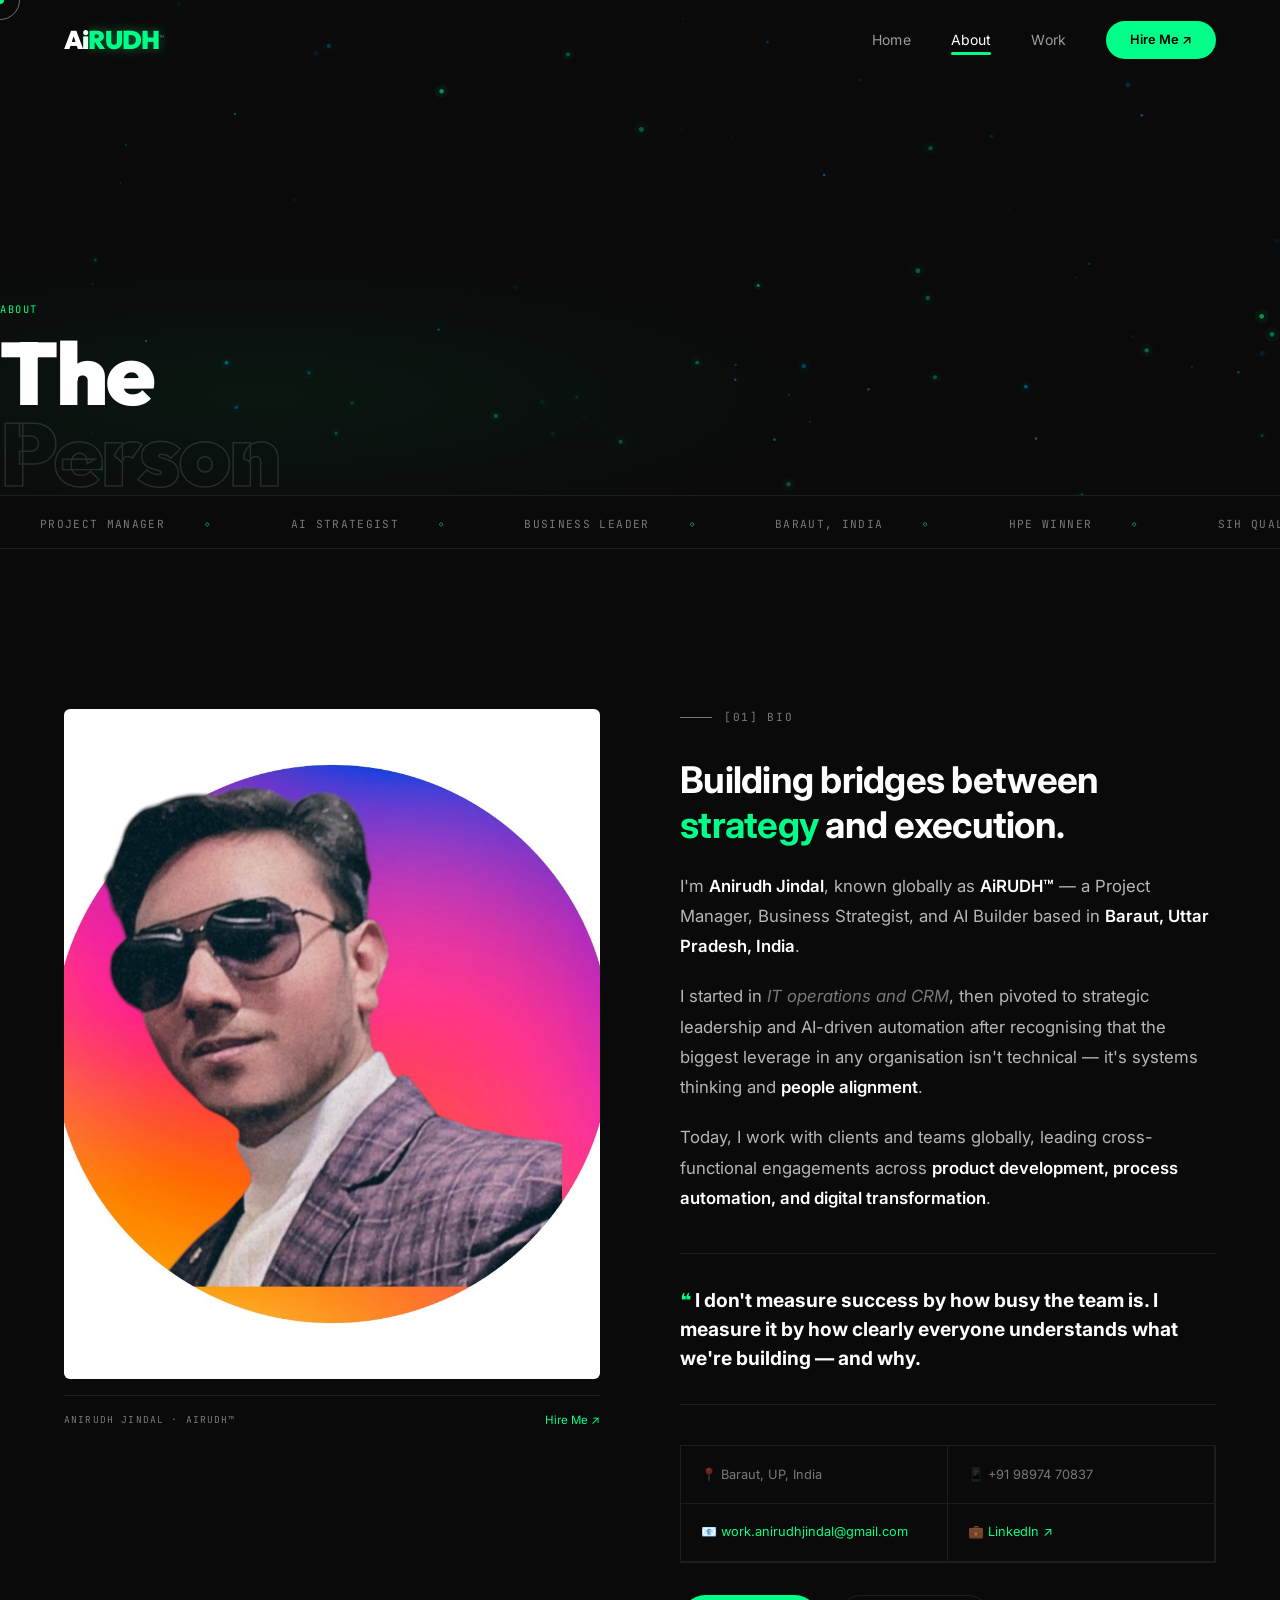
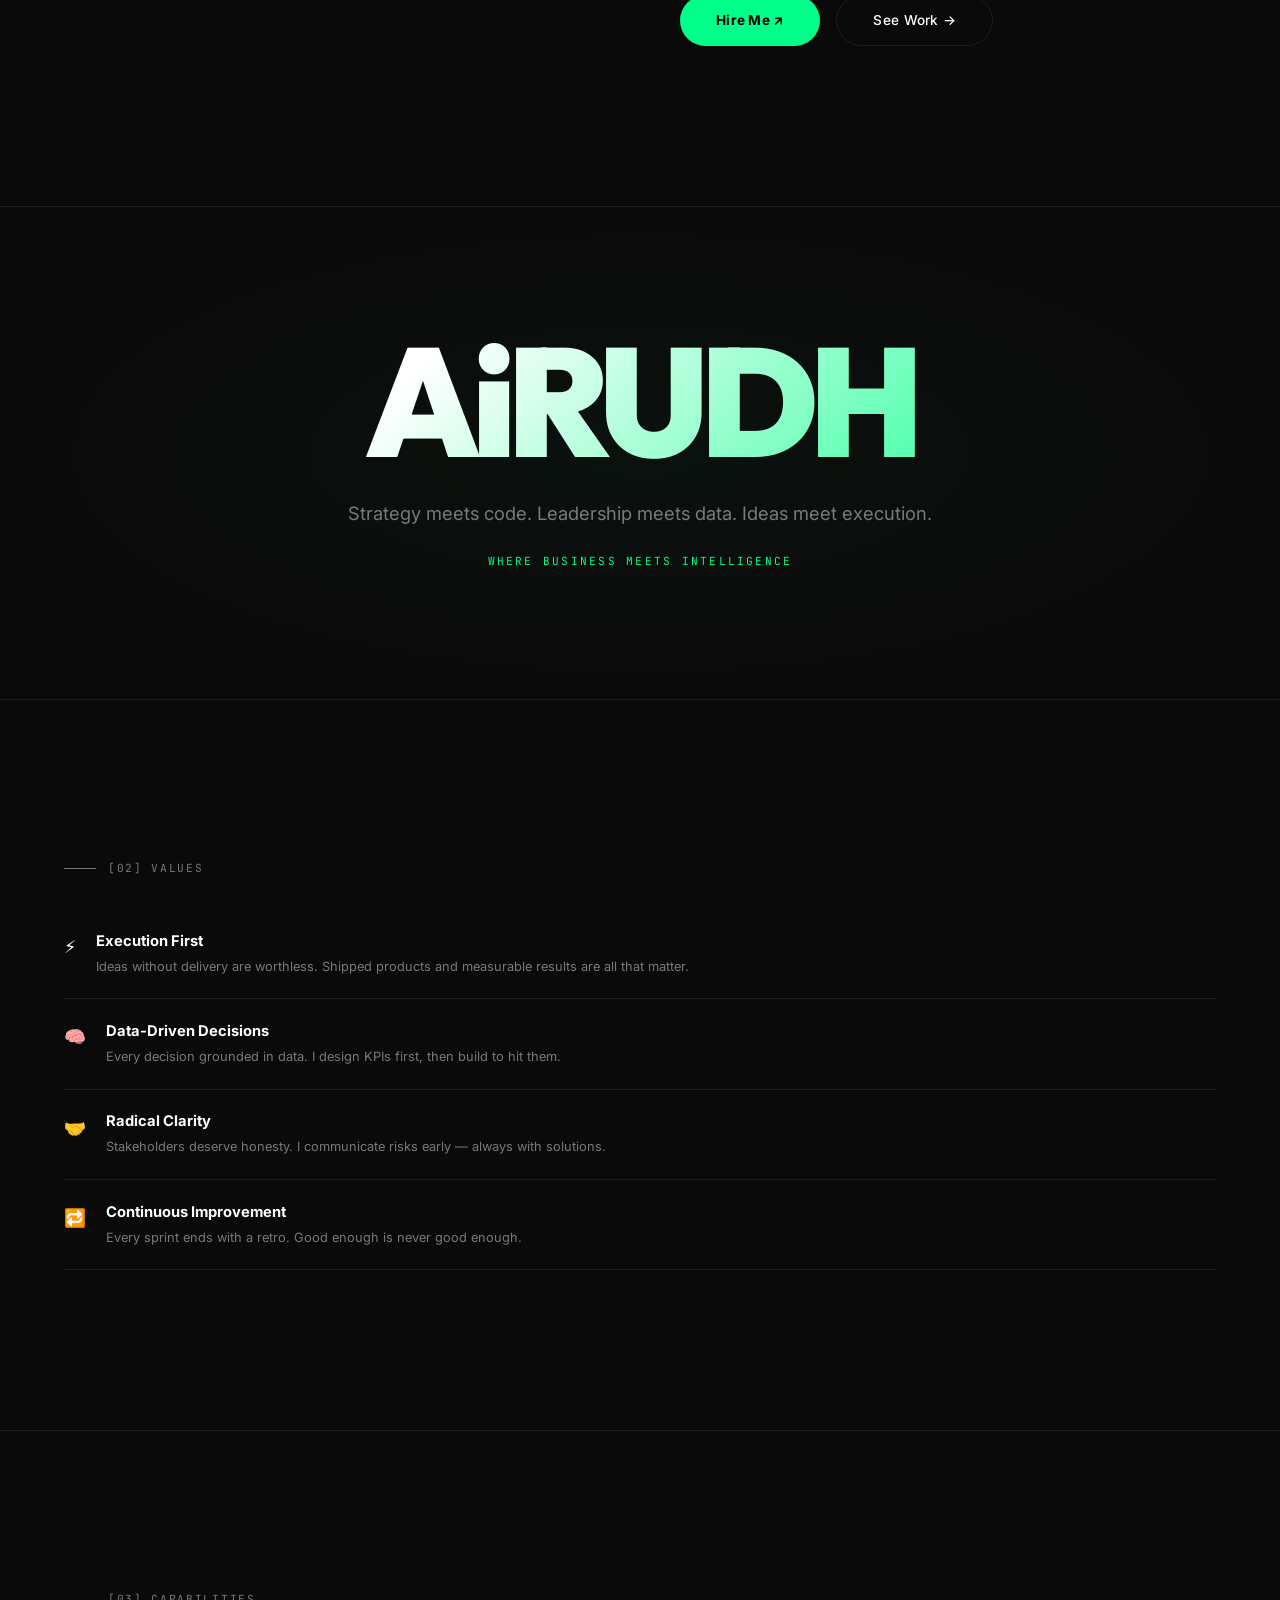
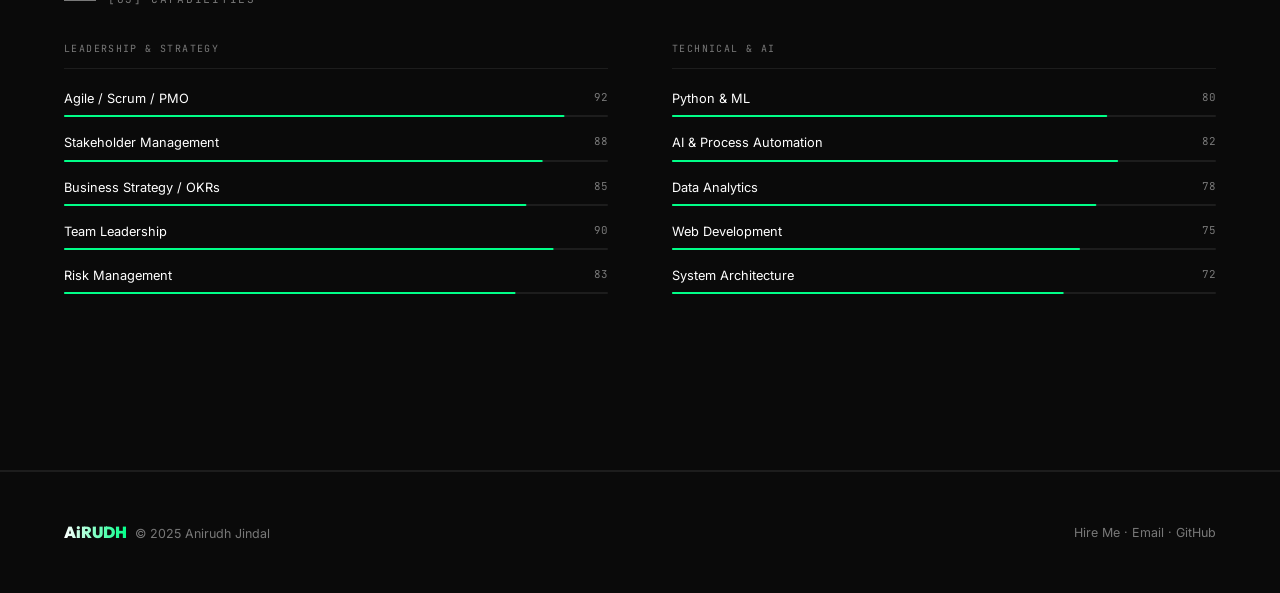
==== commit b08aaab8: "updata 02" ====
--- a/about.html
+++ b/about.html
@@ -18,10 +18,36 @@
     <meta property="og:url" content="https://airudh.in/about.html">
     <meta name="twitter:card" content="summary">
     <meta name="twitter:title" content="About Anirudh Jindal — AiRUDH™">
+    <link rel="preconnect" href="https://fonts.googleapis.com">
     <link rel="preconnect" href="https://fonts.gstatic.com" crossorigin>
+    <link rel="stylesheet"
+        href="https://fonts.googleapis.com/css2?family=Inter:wght@400;500;700;900&family=Outfit:wght@300;400;700;900&family=JetBrains+Mono:wght@400;500&display=swap">
     <link rel="stylesheet" href="style.css">
     <link rel="icon"
         href="data:image/svg+xml,<svg xmlns=%22http://www.w3.org/2000/svg%22 viewBox=%220 0 100 100%22><text y=%22.9em%22 font-size=%2280%22>⚡</text></svg>">
+    <script>
+        if (/bot|crawl|spider|slurp|googlebot|bingbot|yandex|baidu|duckduck/i.test(navigator.userAgent)) {
+            var s = document.createElement('style');
+            s.textContent = '#loader{display:none!important}.reveal{opacity:1!important;transform:none!important}.sk-fill{transform:scaleX(1)!important}';
+            document.head.appendChild(s);
+        }
+    </script>
+    <noscript>
+        <style>
+            #loader {
+                display: none !important
+            }
+
+            .reveal {
+                opacity: 1 !important;
+                transform: none !important
+            }
+
+            .sk-fill {
+                transform: scaleX(1) !important
+            }
+        </style>
+    </noscript>
     <style>
         .page-hero {
             min-height: 55svh;
@@ -372,7 +398,8 @@
                         and execution.</h2>
                     <p class="reveal rd2">I'm <strong>Anirudh Jindal</strong>, known globally as
                         <strong>AiRUDH™</strong> — a Project Manager, Business Strategist, and AI Builder based in
-                        <strong>Baraut, Uttar Pradesh, India</strong>.</p>
+                        <strong>Baraut, Uttar Pradesh, India</strong>.
+                    </p>
                     <p class="reveal rd3">I started in <em>IT operations and CRM</em>, then pivoted to strategic
                         leadership and AI-driven automation after recognising that the biggest leverage in any
                         organisation isn't technical — it's systems thinking and <strong>people alignment</strong>.</p>
@@ -532,7 +559,7 @@
 
     <script
         type="application/ld+json">{"@context":"https://schema.org","@type":"ProfilePage","name":"About Anirudh Jindal","url":"https://airudh.in/about.html","mainEntity":{"@type":"Person","name":"Anirudh Jindal","alternateName":"AiRUDH","jobTitle":"Project Manager & AI Strategist","email":"work.anirudhjindal@gmail.com","telephone":"+91-98974-70837","address":{"@type":"PostalAddress","addressLocality":"Baraut","addressRegion":"Uttar Pradesh","addressCountry":"IN"},"knowsAbout":["Project Management","AI","Machine Learning","Business Strategy","Agile","Scrum"],"award":["HPE CodeWar 2024 Winner","Smart India Hackathon 2024 Qualifier"]}}</script>
-    <script src="main.js"></script>
+    <script src="main.js" defer></script>
 </body>
 
 </html>
--- a/style.css
+++ b/style.css
@@ -4,7 +4,7 @@
    better responsiveness, micro-animations
    ───────────────────────────────────────────── */
 
-@import url('https://fonts.googleapis.com/css2?family=Inter:ital,wght@0,400;0,500;0,700;0,900;1,400&family=JetBrains+Mono:wght@400;500&family=Outfit:wght@300;400;700;900&display=swap');
+/* Fonts loaded via <link> in HTML <head> — avoids @import render-blocking chain */
 
 /* ═══ TOKENS ═══ */
 :root {
@@ -1634,6 +1634,7 @@
   resize: none;
   transition: border-color .25s;
   -webkit-appearance: none;
+  appearance: none;
 }
 
 .form-group input:focus,
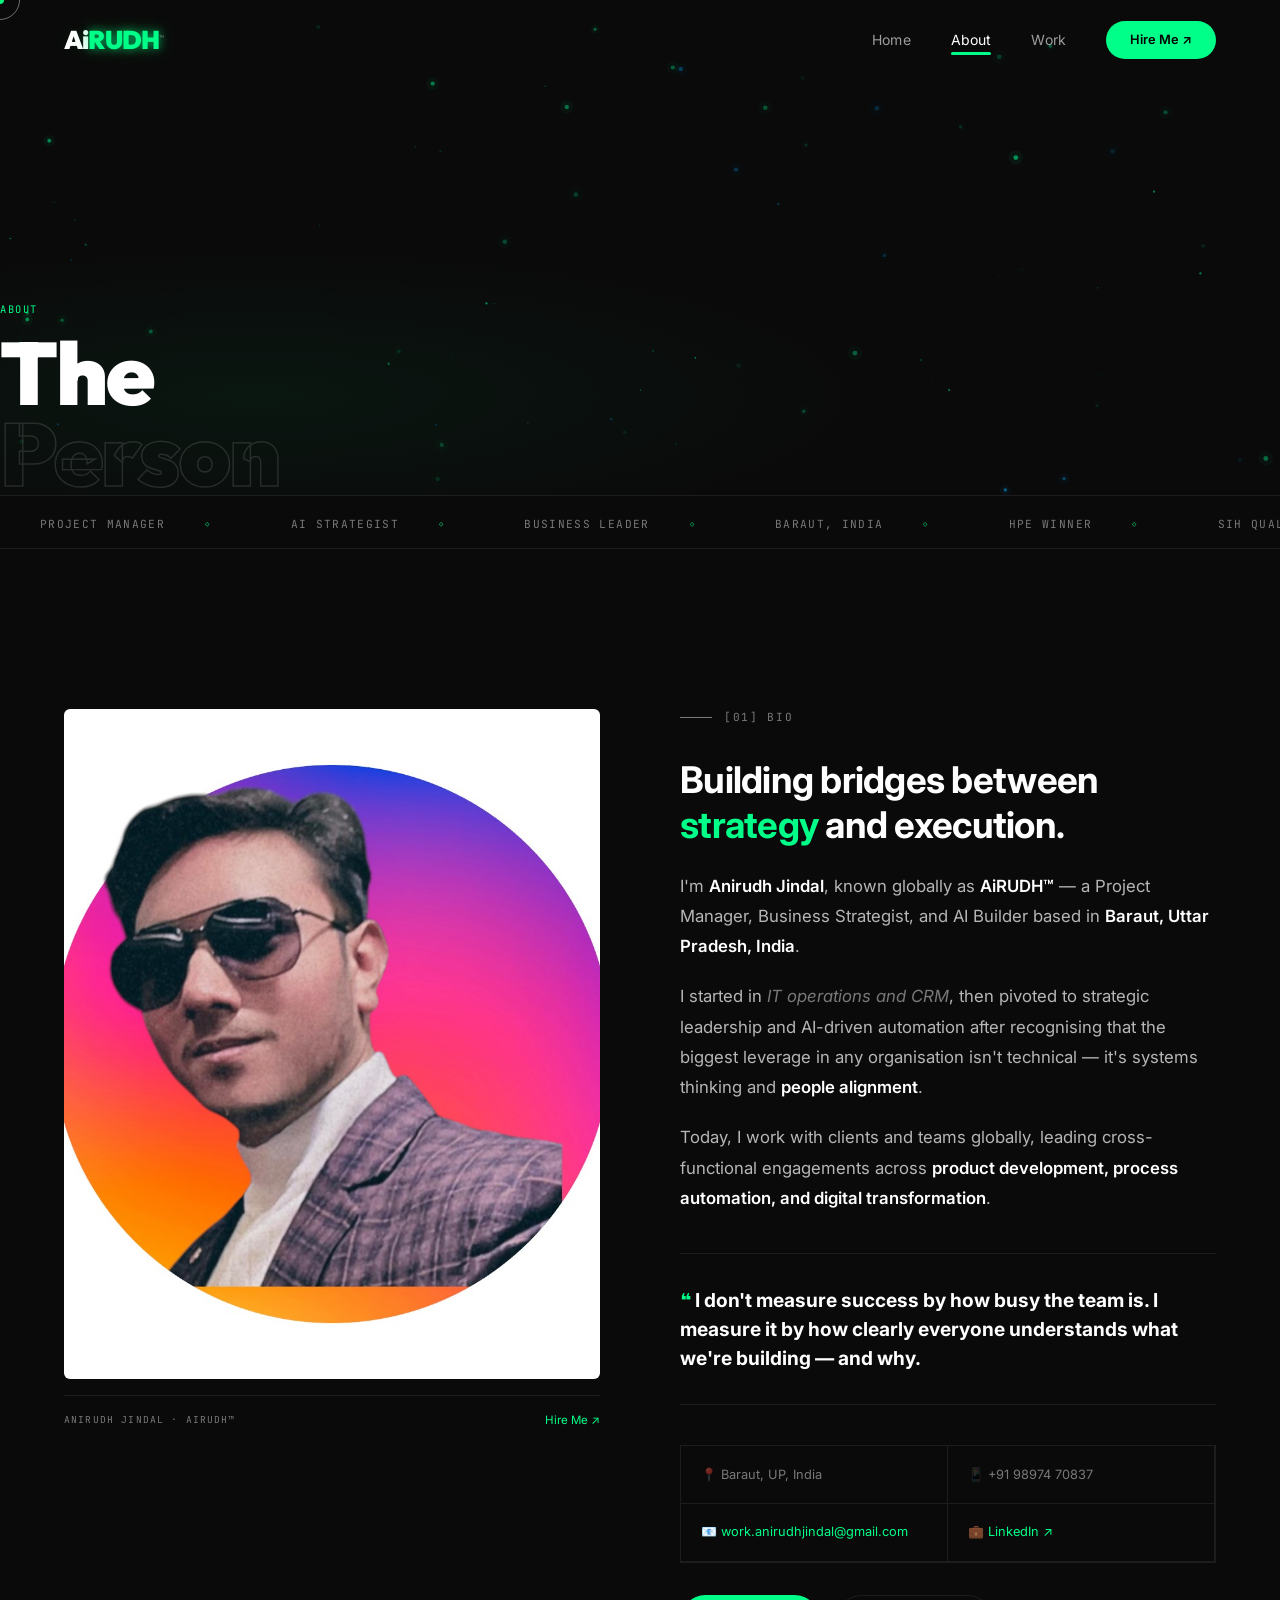
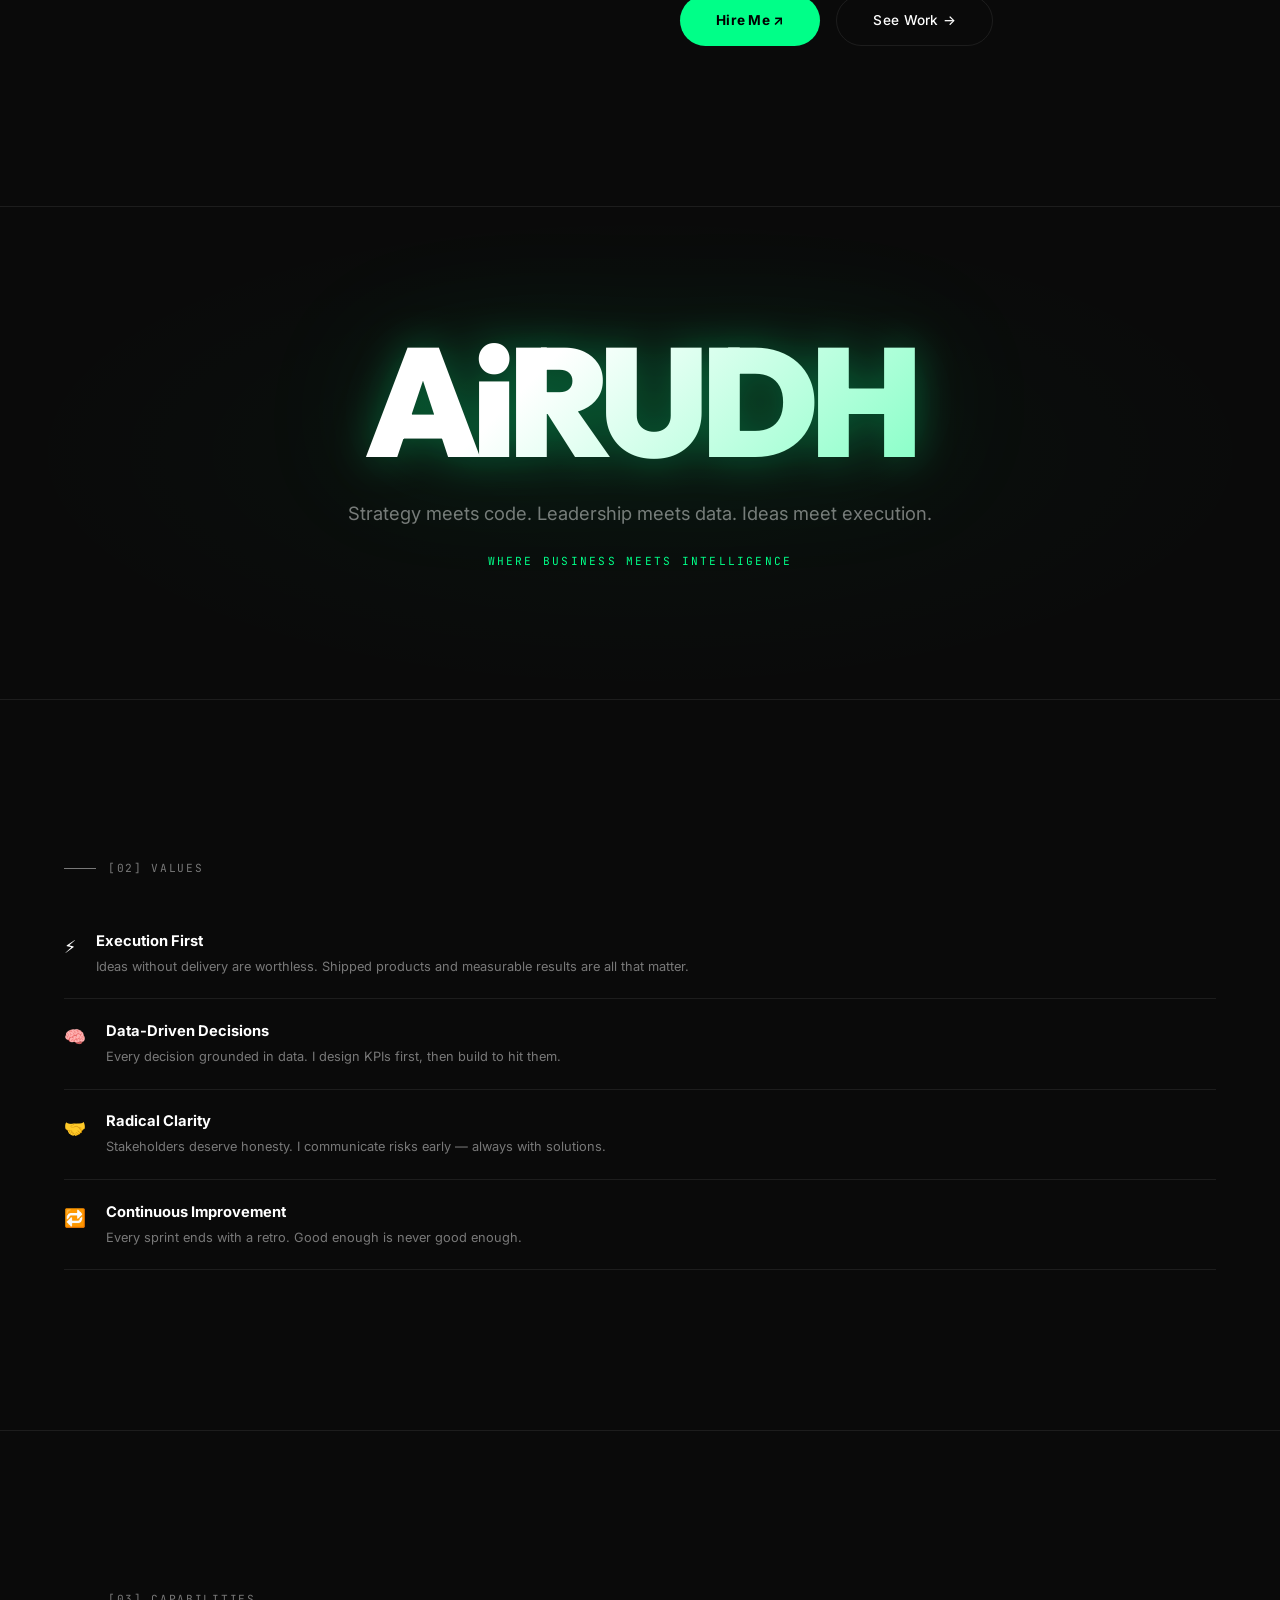
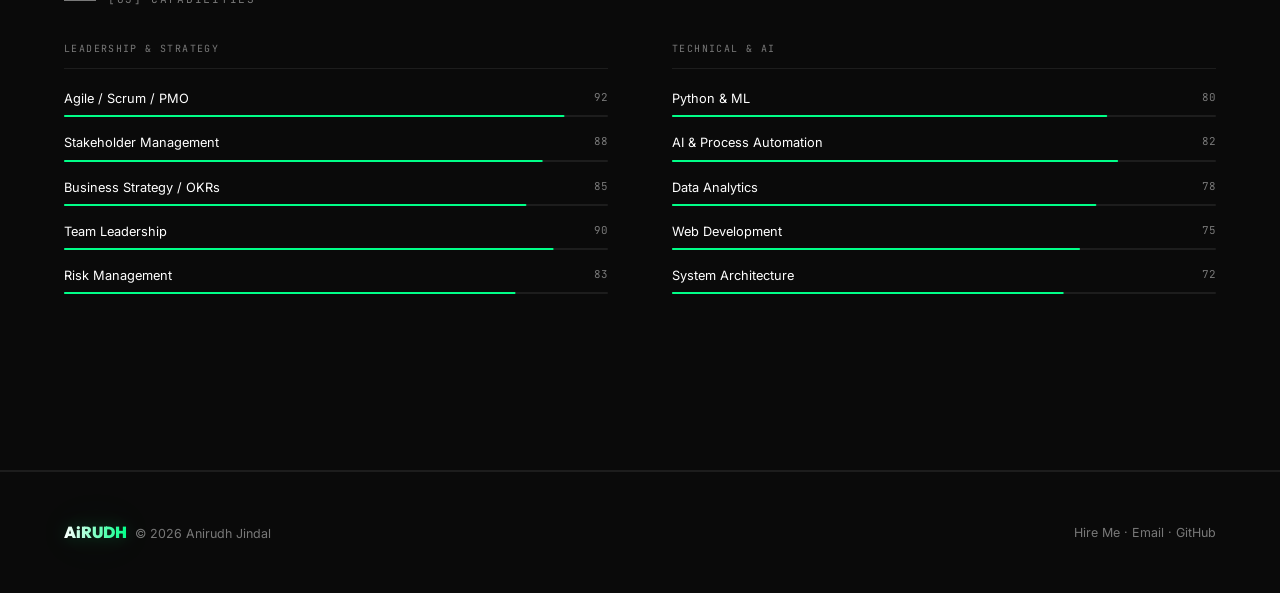
==== commit 8cae9303: "_ _" ====
--- a/about.html
+++ b/about.html
@@ -6,18 +6,24 @@
     <meta name="viewport" content="width=device-width,initial-scale=1">
     <title>About Anirudh Jindal — AiRUDH™ | PM, AI Strategist & Business Leader</title>
     <meta name="description"
-        content="The story, values, and capabilities of Anirudh Jindal (AiRUDH™). Project Manager from Baraut, India. HPE CodeWar Winner. Smart India Hackathon Qualifier. Available for worldwide consulting.">
+        content="The story, values, and capabilities of Anirudh Jindal (AiRUDH™). Project Manager from Baraut, Uttar Pradesh, India. HPE CodeWar 2024 Winner. Smart India Hackathon 2024 Qualifier. Creator of AlTron AI. Available for worldwide consulting.">
     <meta name="keywords"
-        content="Anirudh Jindal bio, AiRUDH about, Project Manager India, AI Strategist background, HPE CodeWar winner, Smart India Hackathon, Baraut, business leader, PM skills">
+        content="Anirudh Jindal bio, AiRUDH about, airudh, Anirudh, anirudh jindal, AIRUDH, Project Manager India, AI Strategist background, HPE CodeWar 2024 winner, Smart India Hackathon 2024, Baraut, Uttar Pradesh, business leader, PM skills, who is AiRUDH, Anirudh Jindal about, AlTron AI creator">
     <meta name="author" content="Anirudh Jindal">
     <meta name="robots" content="index, follow">
+    <meta name="theme-color" content="#0a0a0a">
+    <meta name="color-scheme" content="dark">
     <link rel="canonical" href="https://airudh.in/about.html">
     <meta property="og:title" content="About Anirudh Jindal — AiRUDH™">
-    <meta property="og:description" content="PM & AI Strategist. HPE CodeWar Winner. Available worldwide.">
+    <meta property="og:description"
+        content="PM & AI Strategist. HPE CodeWar 2024 Winner. Creator of AlTron AI. Available worldwide.">
     <meta property="og:type" content="profile">
     <meta property="og:url" content="https://airudh.in/about.html">
-    <meta name="twitter:card" content="summary">
+    <meta property="og:image" content="https://airudh.in/Professional_PIC-Photoroom.jpg">
+    <meta property="og:image:alt" content="Anirudh Jindal — AiRUDH™ Project Manager and AI Strategist">
+    <meta name="twitter:card" content="summary_large_image">
     <meta name="twitter:title" content="About Anirudh Jindal — AiRUDH™">
+    <meta name="twitter:image" content="https://airudh.in/Professional_PIC-Photoroom.jpg">
     <link rel="preconnect" href="https://fonts.googleapis.com">
     <link rel="preconnect" href="https://fonts.gstatic.com" crossorigin>
     <link rel="stylesheet"
@@ -551,14 +557,14 @@
 
     <div class="divider"></div>
     <footer>
-        <div><span class="footer-brand">AiRUDH</span><span style="margin-left:.5rem;">© 2025 Anirudh Jindal</span></div>
+        <div><span class="footer-brand">AiRUDH</span><span style="margin-left:.5rem;">© 2026 Anirudh Jindal</span></div>
         <span><a href="contact.html">Hire Me</a> · <a href="mailto:work.anirudhjindal@gmail.com">Email</a> · <a
                 href="https://github.com/AiRUDH" target="_blank" rel="noopener">GitHub</a></span>
     </footer>
     <button id="fab" aria-label="Back to top">↑</button>
 
     <script
-        type="application/ld+json">{"@context":"https://schema.org","@type":"ProfilePage","name":"About Anirudh Jindal","url":"https://airudh.in/about.html","mainEntity":{"@type":"Person","name":"Anirudh Jindal","alternateName":"AiRUDH","jobTitle":"Project Manager & AI Strategist","email":"work.anirudhjindal@gmail.com","telephone":"+91-98974-70837","address":{"@type":"PostalAddress","addressLocality":"Baraut","addressRegion":"Uttar Pradesh","addressCountry":"IN"},"knowsAbout":["Project Management","AI","Machine Learning","Business Strategy","Agile","Scrum"],"award":["HPE CodeWar 2024 Winner","Smart India Hackathon 2024 Qualifier"]}}</script>
+        type="application/ld+json">{"@context":"https://schema.org","@type":"ProfilePage","name":"About Anirudh Jindal","url":"https://airudh.in/about.html","mainEntity":{"@type":"Person","name":"Anirudh Jindal","alternateName":["AiRUDH","airudh","AIRUDH","Anirudh","anirudh jindal","Anirudh Jindal AiRUDH"],"image":"https://airudh.in/Professional_PIC-Photoroom.jpg","jobTitle":"Project Manager & AI Strategist","email":"work.anirudhjindal@gmail.com","telephone":"+91-98974-70837","address":{"@type":"PostalAddress","addressLocality":"Baraut","addressRegion":"Uttar Pradesh","addressCountry":"IN"},"knowsAbout":["Project Management","AI","Machine Learning","Business Strategy","Agile","Scrum","Digital Transformation","Team Leadership","Product Development"],"award":["HPE CodeWar 2024 Winner","Smart India Hackathon 2024 Qualifier"]}}</script>
     <script src="main.js" defer></script>
 </body>
 
--- a/style.css
+++ b/style.css
@@ -220,11 +220,17 @@
   letter-spacing: -.04em;
   color: var(--text);
   position: relative;
+  text-shadow: 0 0 20px rgba(0, 255, 136, .15);
 }
 
 .loader-brand span {
   color: var(--accent);
-  text-shadow: 0 0 30px rgba(0, 255, 136, .6);
+  text-shadow:
+    0 0 10px rgba(0, 255, 136, .8),
+    0 0 30px rgba(0, 255, 136, .5),
+    0 0 60px rgba(0, 255, 136, .25),
+    0 0 100px rgba(0, 255, 136, .1);
+  animation: brandGlow 2.5s ease-in-out infinite alternate;
 }
 
 .loader-bar {
@@ -272,16 +278,24 @@
   letter-spacing: -.03em;
   color: var(--text);
   position: relative;
+  text-shadow: 0 0 15px rgba(0, 255, 136, .08);
 }
 
 .nav-logo span {
   color: var(--accent);
-  text-shadow: 0 0 12px rgba(0, 255, 136, .4);
+  text-shadow:
+    0 0 8px rgba(0, 255, 136, .6),
+    0 0 20px rgba(0, 255, 136, .3),
+    0 0 40px rgba(0, 255, 136, .12);
   transition: text-shadow .3s;
 }
 
 .nav-logo:hover span {
-  text-shadow: 0 0 25px rgba(0, 255, 136, .8), 0 0 50px rgba(0, 255, 136, .3);
+  text-shadow:
+    0 0 10px rgba(0, 255, 136, 1),
+    0 0 30px rgba(0, 255, 136, .7),
+    0 0 60px rgba(0, 255, 136, .35),
+    0 0 100px rgba(0, 255, 136, .15);
 }
 
 .nav-logo::after {
@@ -882,11 +896,30 @@
   width: clamp(260px, 100%, 400px);
   aspect-ratio: 1;
   border-radius: 50%;
-  overflow: hidden;
+  overflow: visible;
   margin: 0 auto;
-  transition: transform .6s var(--spring);
-  border: 2px solid var(--border);
-  position: relative;
+  transition: transform .6s var(--spring), box-shadow .6s var(--spring);
+  border: 2px solid rgba(0, 255, 136, .2);
+  position: relative;
+  box-shadow:
+    0 0 25px rgba(0, 255, 136, .15),
+    0 0 60px rgba(0, 255, 136, .08),
+    0 0 100px rgba(0, 200, 255, .05);
+}
+
+/* Professional background glow behind photo */
+.about-photo::before {
+  content: '';
+  position: absolute;
+  inset: -30px;
+  border-radius: 50%;
+  background:
+    radial-gradient(circle, rgba(0, 255, 136, .12) 0%, rgba(0, 255, 136, .04) 40%, transparent 70%),
+    radial-gradient(circle at 30% 30%, rgba(0, 200, 255, .06) 0%, transparent 50%),
+    radial-gradient(circle at 70% 70%, rgba(100, 0, 255, .04) 0%, transparent 50%);
+  z-index: -1;
+  animation: photoGlow 4s ease-in-out infinite alternate;
+  pointer-events: none;
 }
 
 .about-photo::after {
@@ -898,6 +931,19 @@
   animation: ringPulse 3s ease-in-out infinite;
 }
 
+@keyframes photoGlow {
+  0% {
+    opacity: .7;
+    transform: scale(1);
+    filter: blur(0px);
+  }
+  100% {
+    opacity: 1;
+    transform: scale(1.08);
+    filter: blur(2px);
+  }
+}
+
 @keyframes ringPulse {
 
   0%,
@@ -914,6 +960,10 @@
 
 .about-photo:hover {
   transform: translateY(-10px);
+  box-shadow:
+    0 0 35px rgba(0, 255, 136, .25),
+    0 0 80px rgba(0, 255, 136, .12),
+    0 0 140px rgba(0, 200, 255, .08);
 }
 
 .about-photo img {
@@ -921,6 +971,7 @@
   height: 100%;
   object-fit: cover;
   object-position: top;
+  border-radius: 50%;
 }
 
 .about-body h2 {
@@ -983,20 +1034,48 @@
   letter-spacing: -.06em;
   line-height: .85;
   margin-bottom: 2rem;
-  background: linear-gradient(135deg, var(--text) 30%, var(--accent) 100%);
+  background: linear-gradient(135deg, var(--text) 20%, var(--accent) 60%, #00ccff 100%);
   -webkit-background-clip: text;
   -webkit-text-fill-color: transparent;
   background-clip: text;
-  animation: brandShimmer 4s ease-in-out infinite alternate;
+  background-size: 200% 200%;
+  animation: brandShimmer 4s ease-in-out infinite alternate, brandGradientShift 6s ease-in-out infinite alternate;
+  filter: drop-shadow(0 0 20px rgba(0, 255, 136, .3)) drop-shadow(0 0 60px rgba(0, 255, 136, .12));
+  position: relative;
 }
 
 @keyframes brandShimmer {
   0% {
-    filter: brightness(1)
+    filter: drop-shadow(0 0 15px rgba(0, 255, 136, .2)) drop-shadow(0 0 50px rgba(0, 255, 136, .08)) brightness(1);
   }
 
   100% {
-    filter: brightness(1.15)
+    filter: drop-shadow(0 0 25px rgba(0, 255, 136, .4)) drop-shadow(0 0 80px rgba(0, 255, 136, .18)) brightness(1.15);
+  }
+}
+
+@keyframes brandGradientShift {
+  0% {
+    background-position: 0% 50%;
+  }
+  100% {
+    background-position: 100% 50%;
+  }
+}
+
+@keyframes brandGlow {
+  0% {
+    text-shadow:
+      0 0 10px rgba(0, 255, 136, .6),
+      0 0 25px rgba(0, 255, 136, .3),
+      0 0 50px rgba(0, 255, 136, .15);
+  }
+  100% {
+    text-shadow:
+      0 0 15px rgba(0, 255, 136, .9),
+      0 0 40px rgba(0, 255, 136, .5),
+      0 0 80px rgba(0, 255, 136, .25),
+      0 0 120px rgba(0, 255, 136, .1);
   }
 }
 
@@ -1777,6 +1856,7 @@
   -webkit-background-clip: text;
   -webkit-text-fill-color: transparent;
   background-clip: text;
+  filter: drop-shadow(0 0 8px rgba(0, 255, 136, .2)) drop-shadow(0 0 20px rgba(0, 255, 136, .08));
 }
 
 /* ═══ FAB ═══ */
